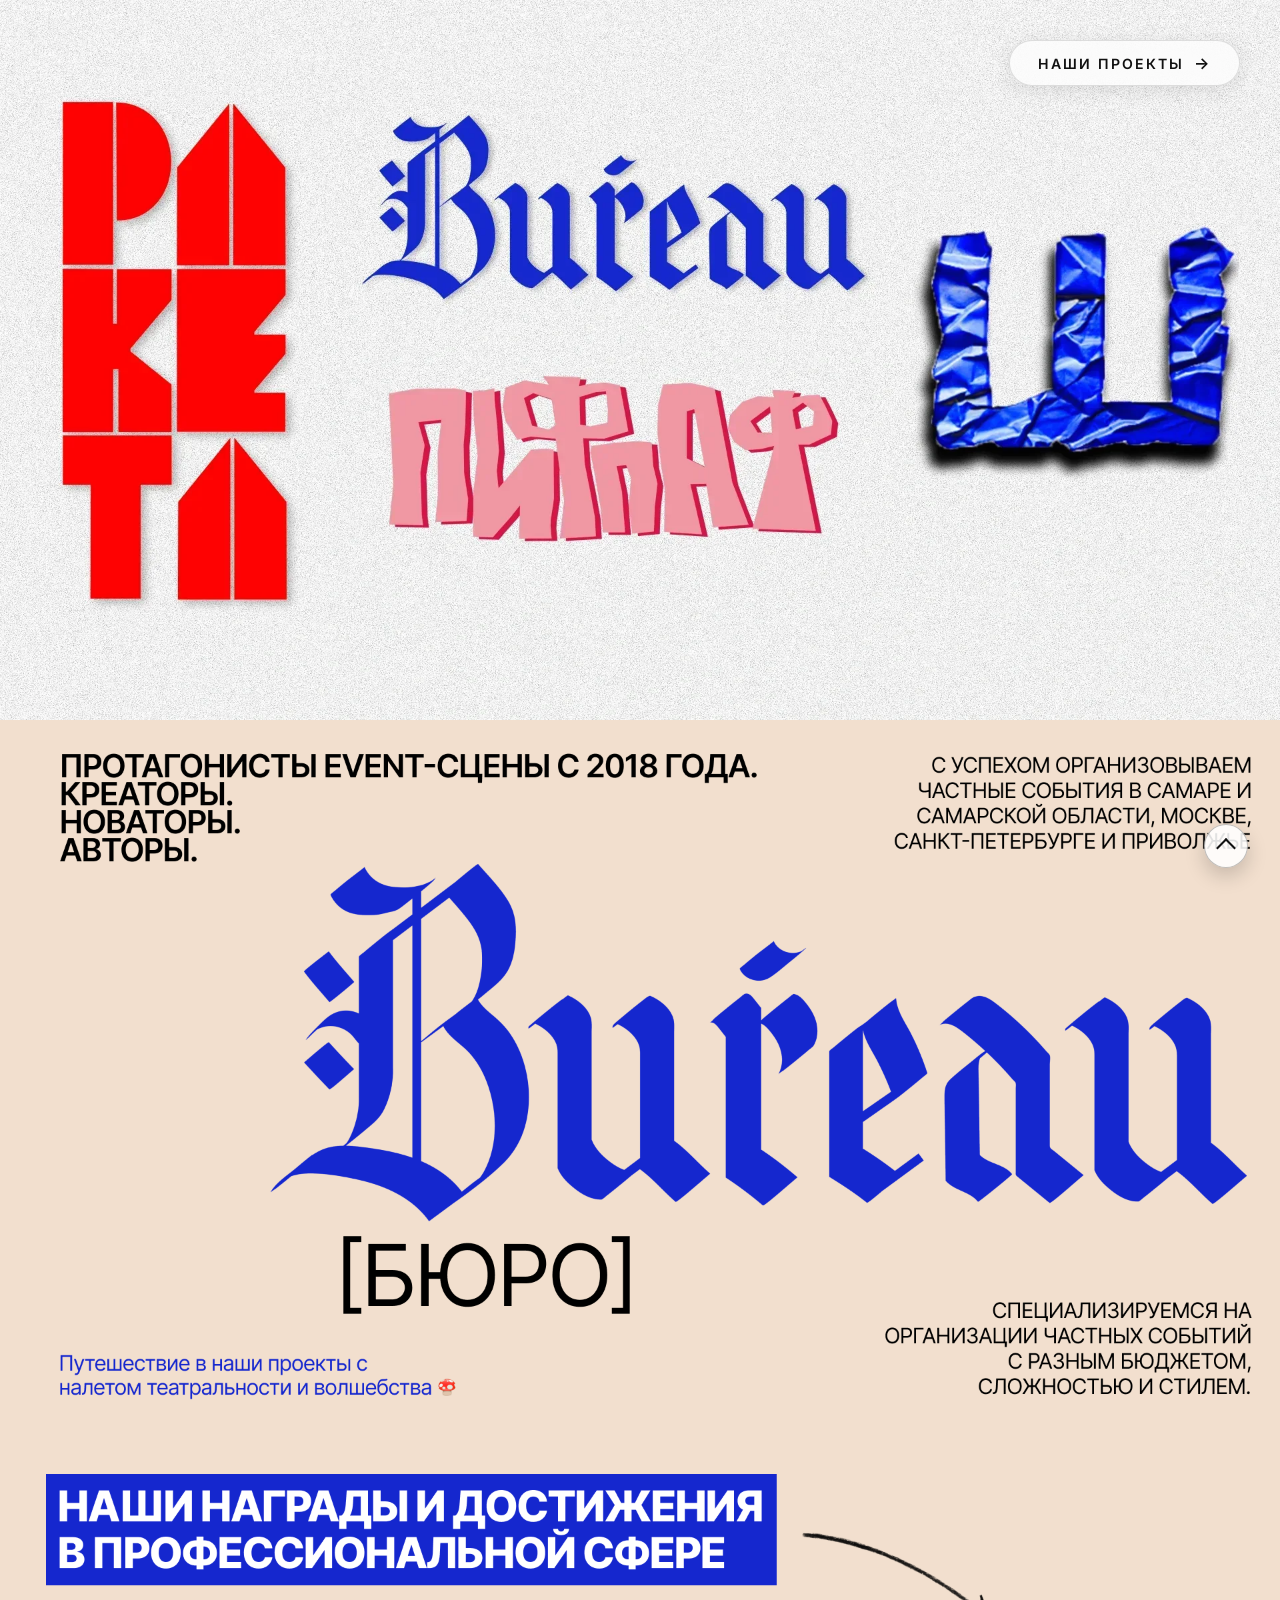
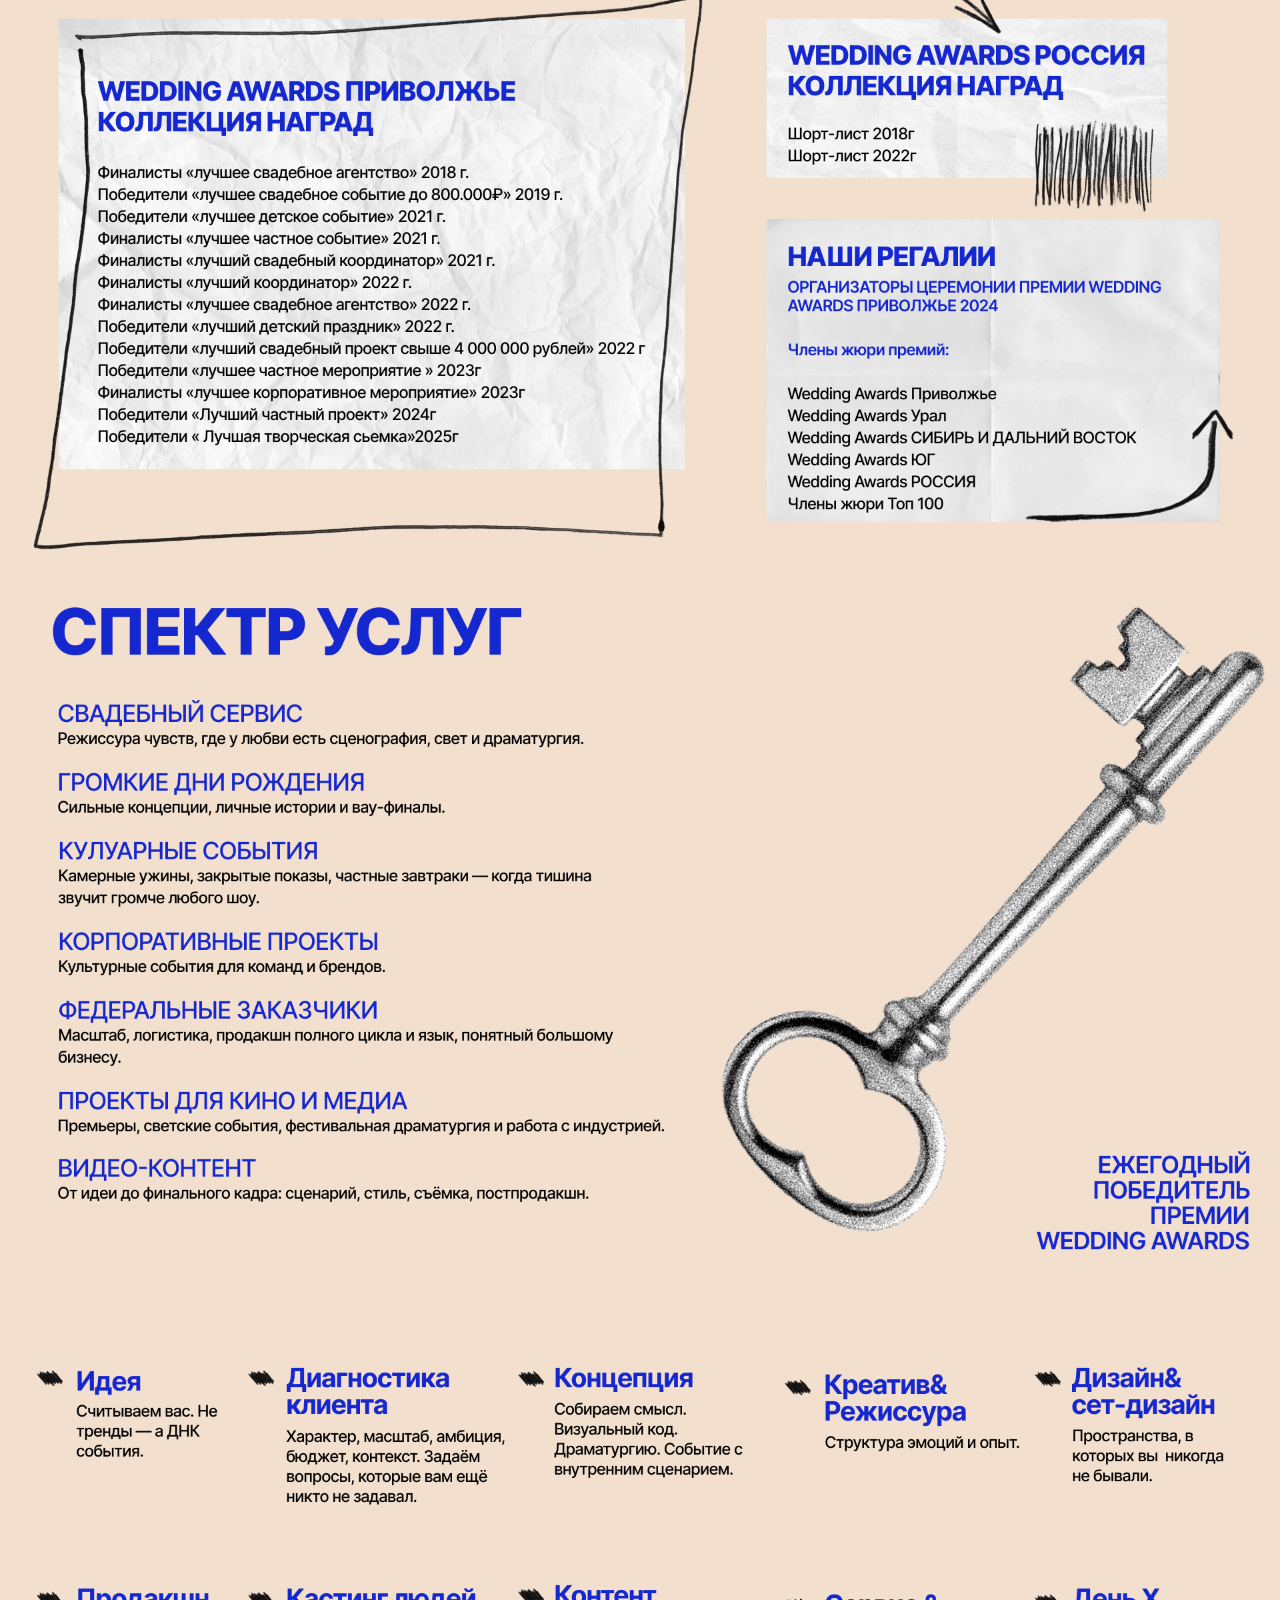
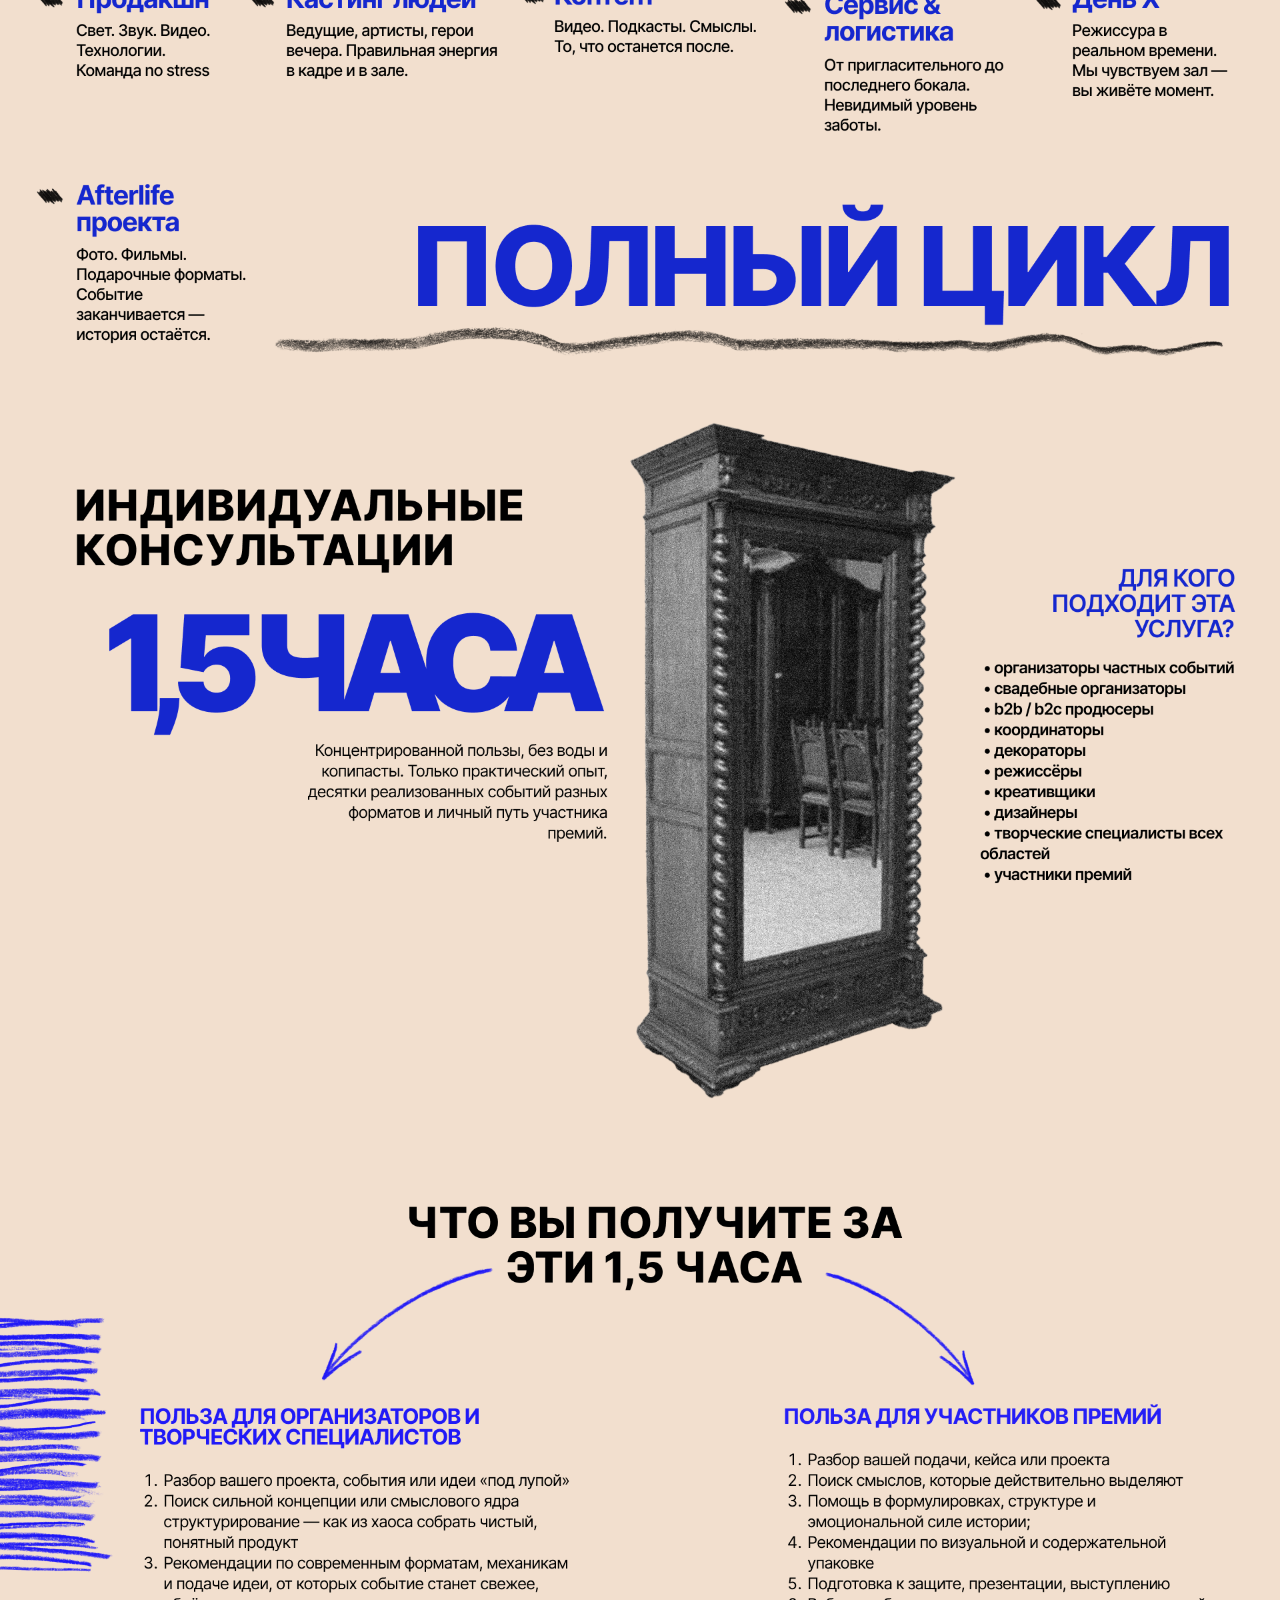
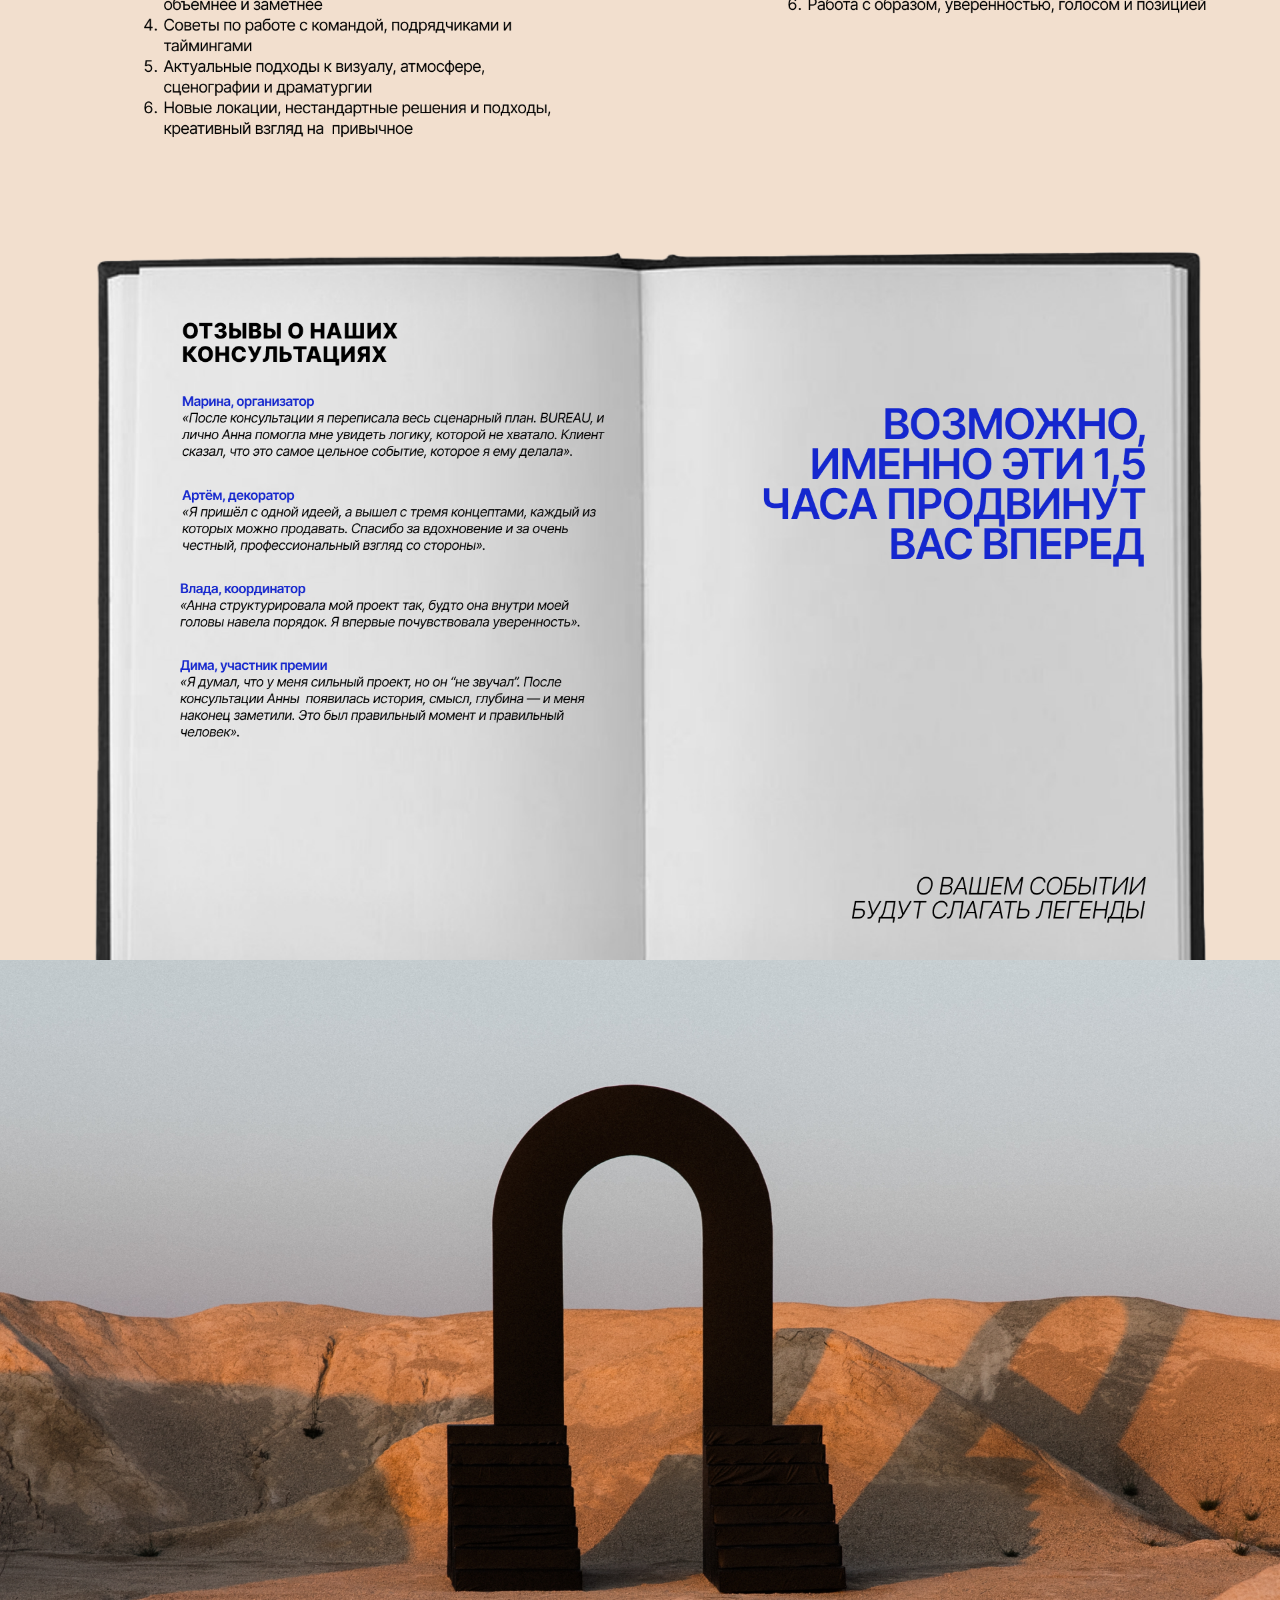
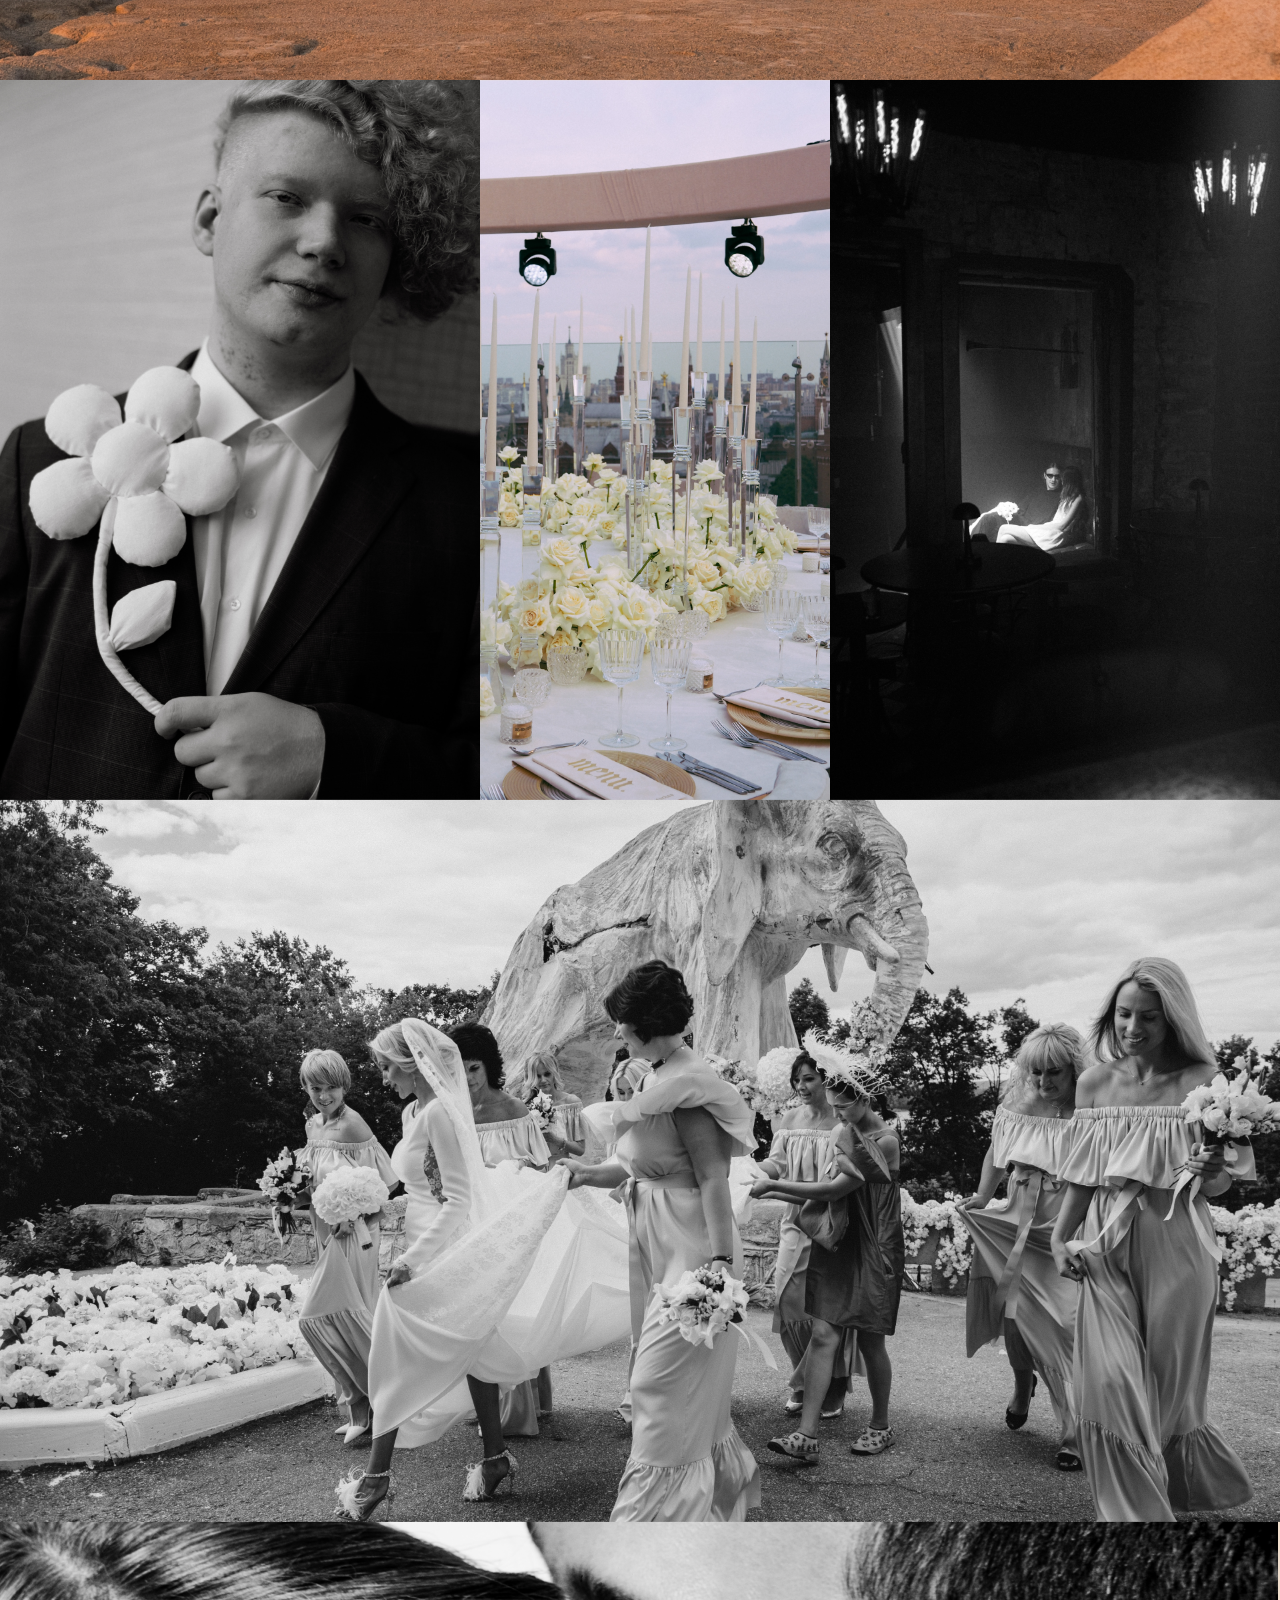
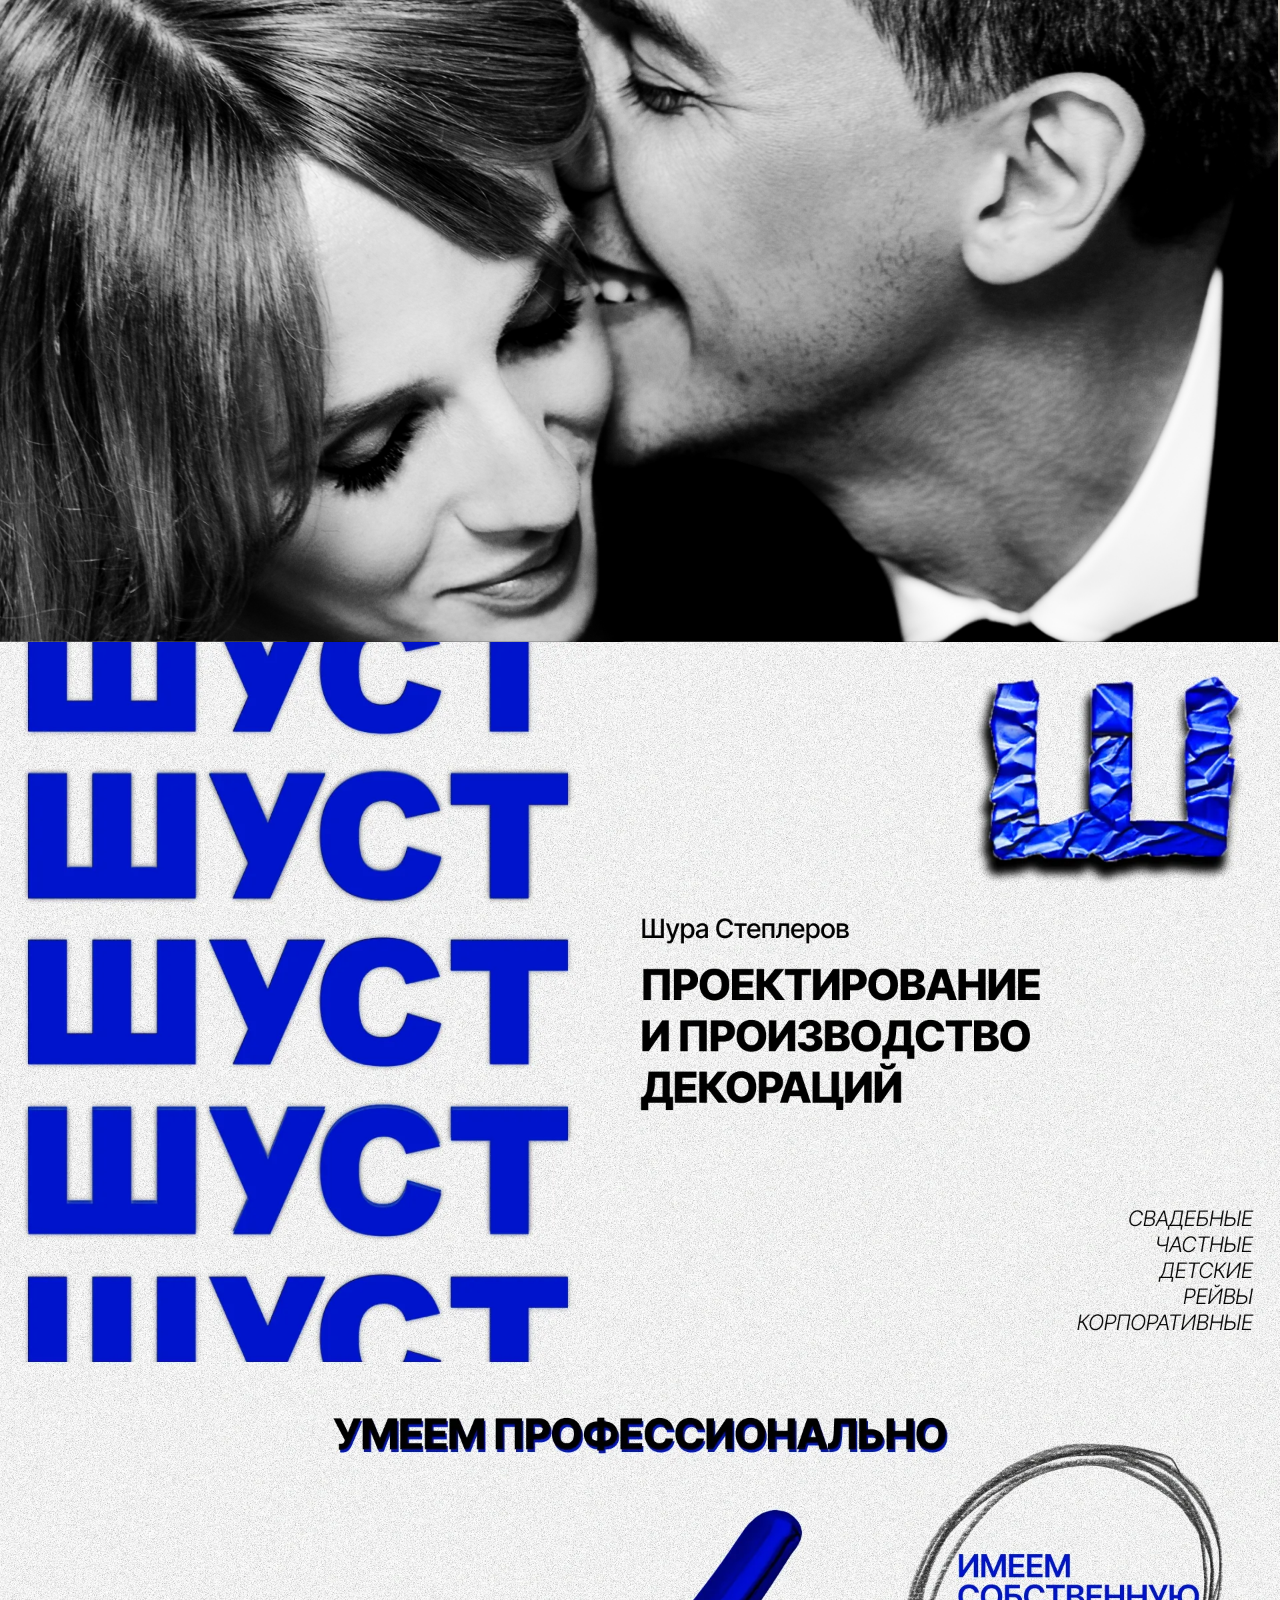
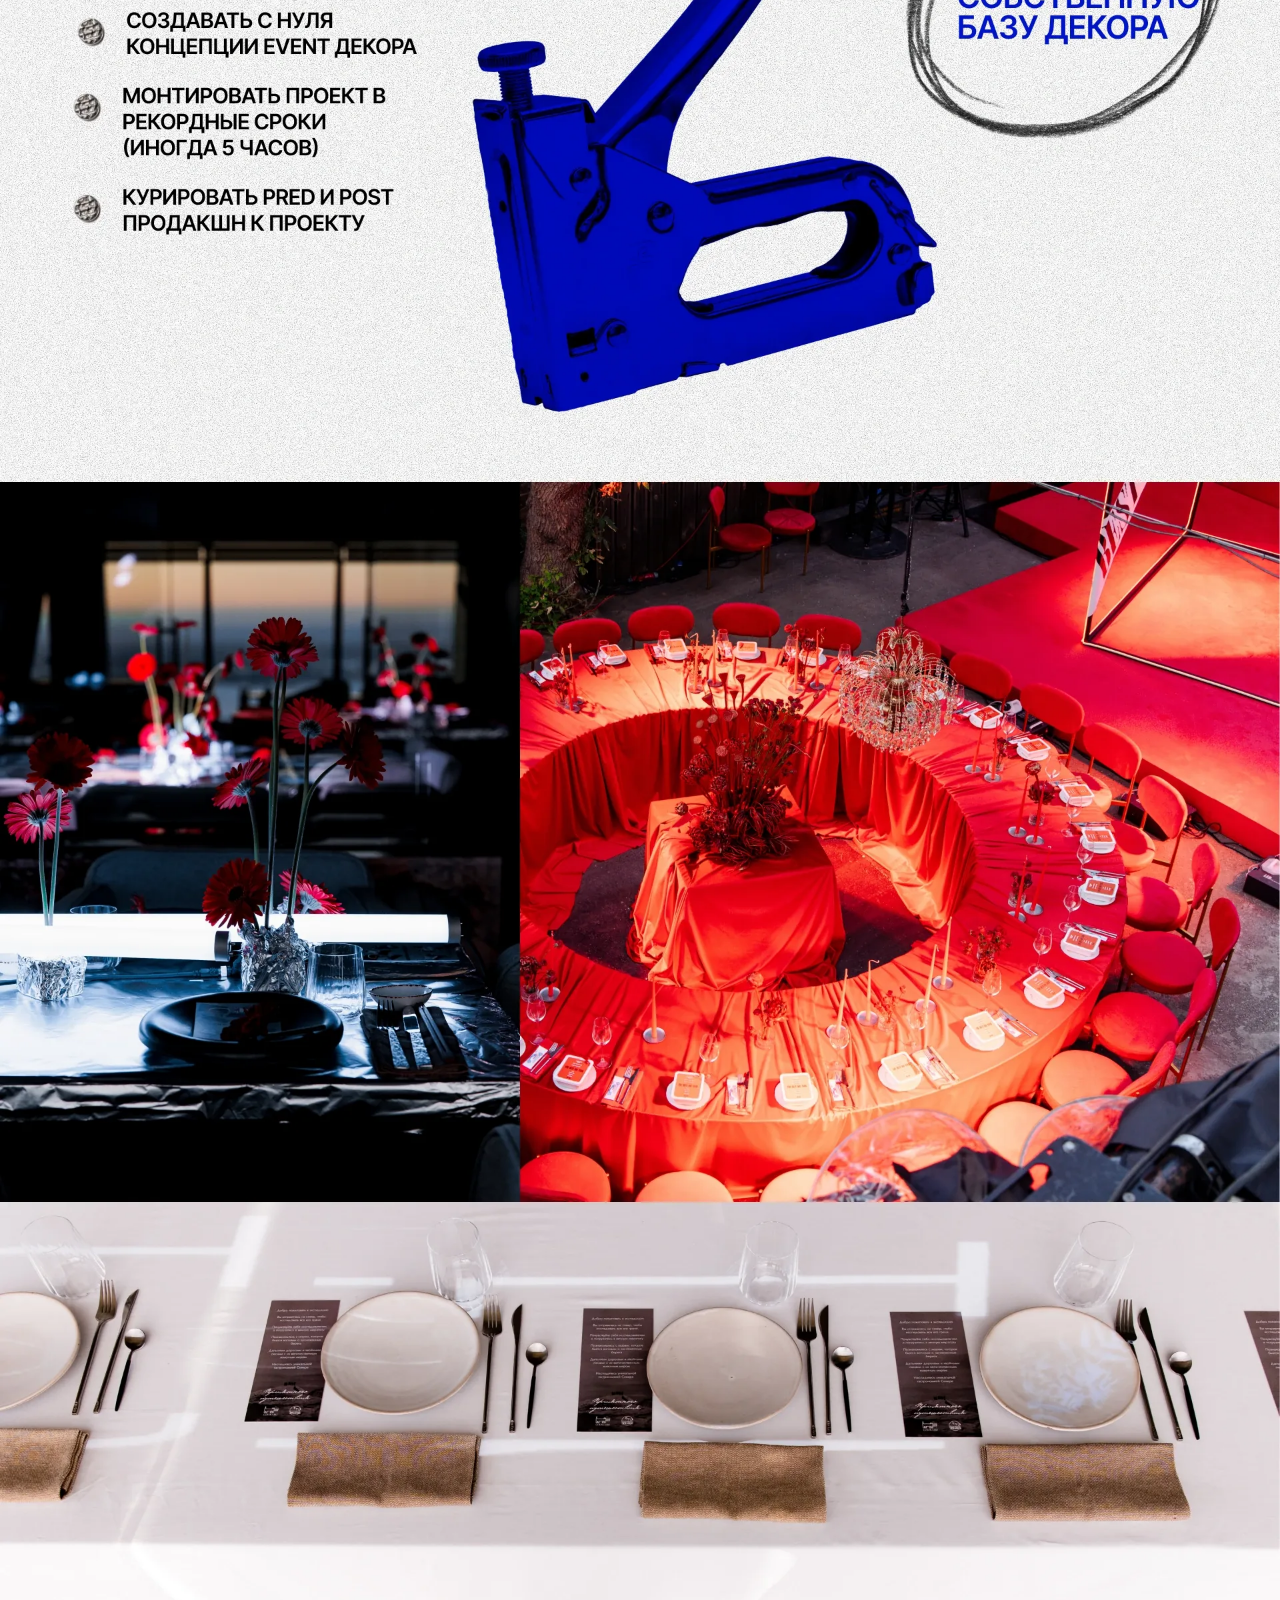
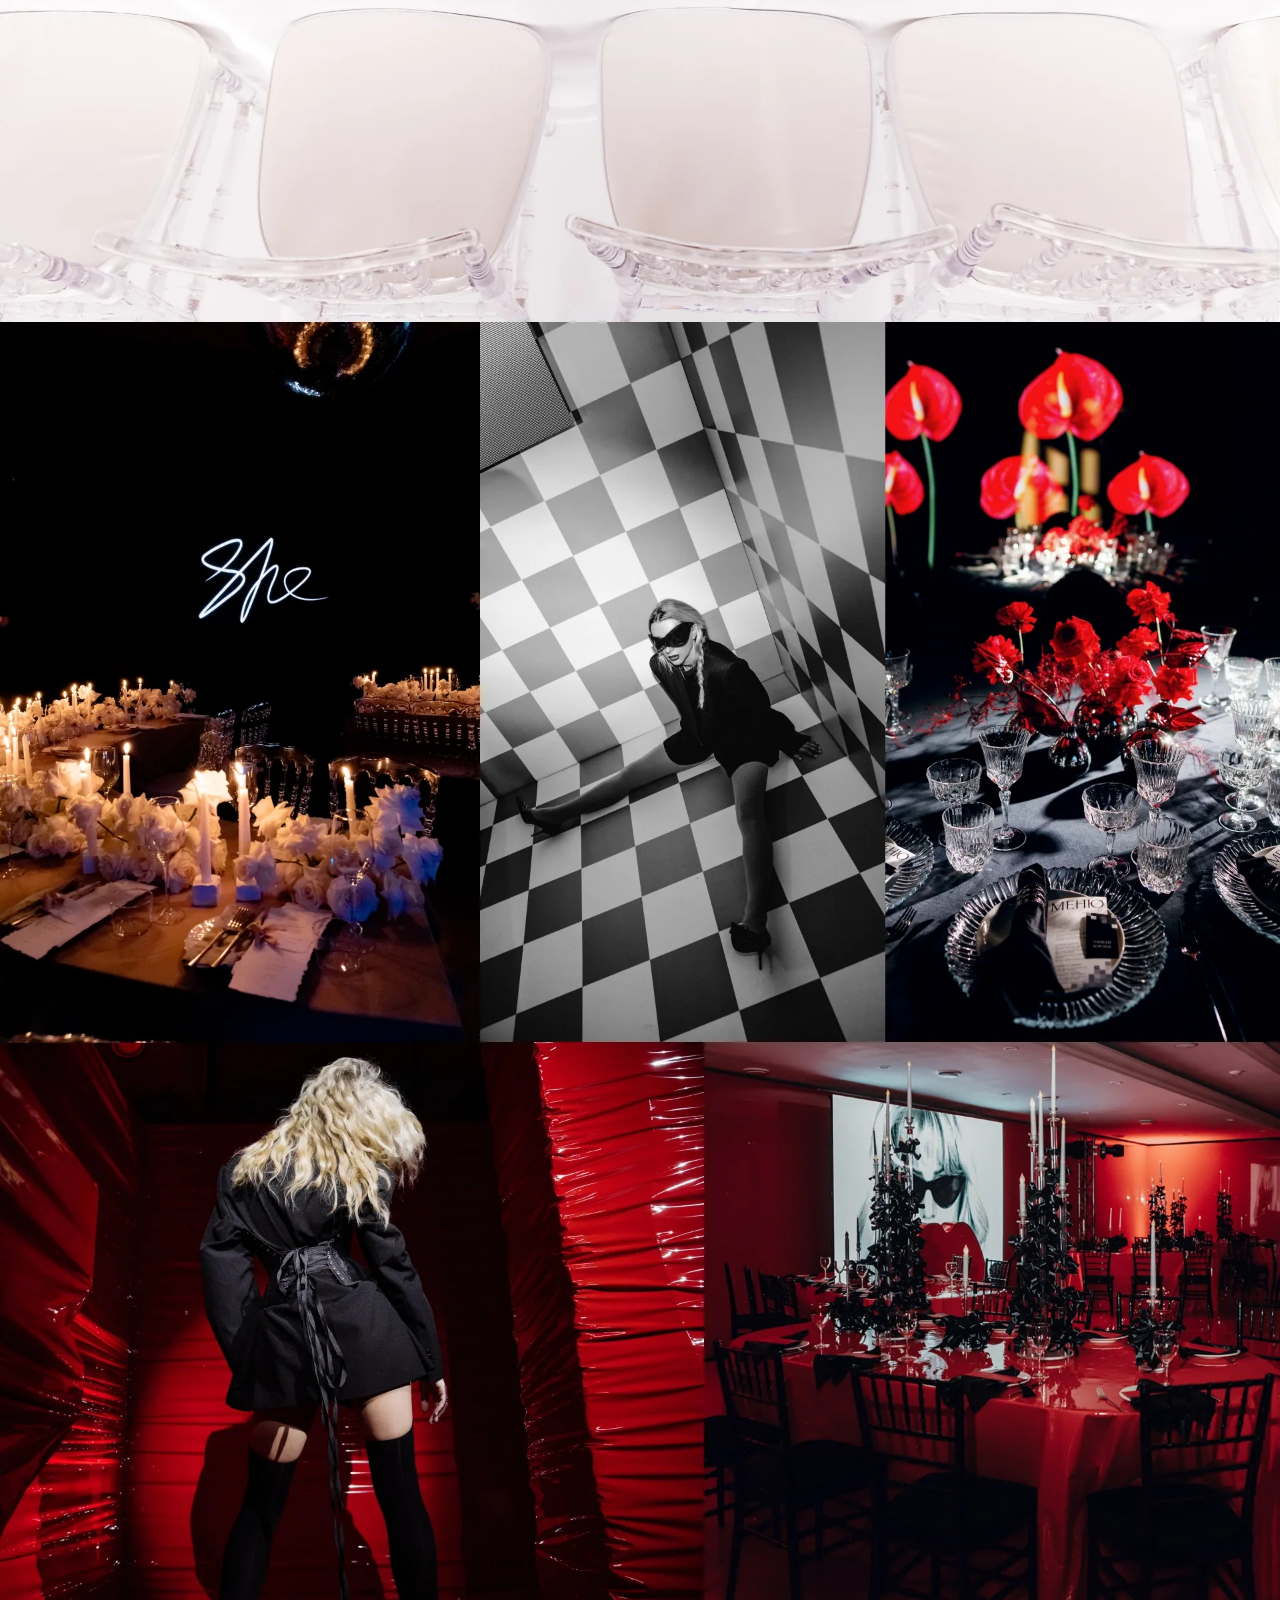
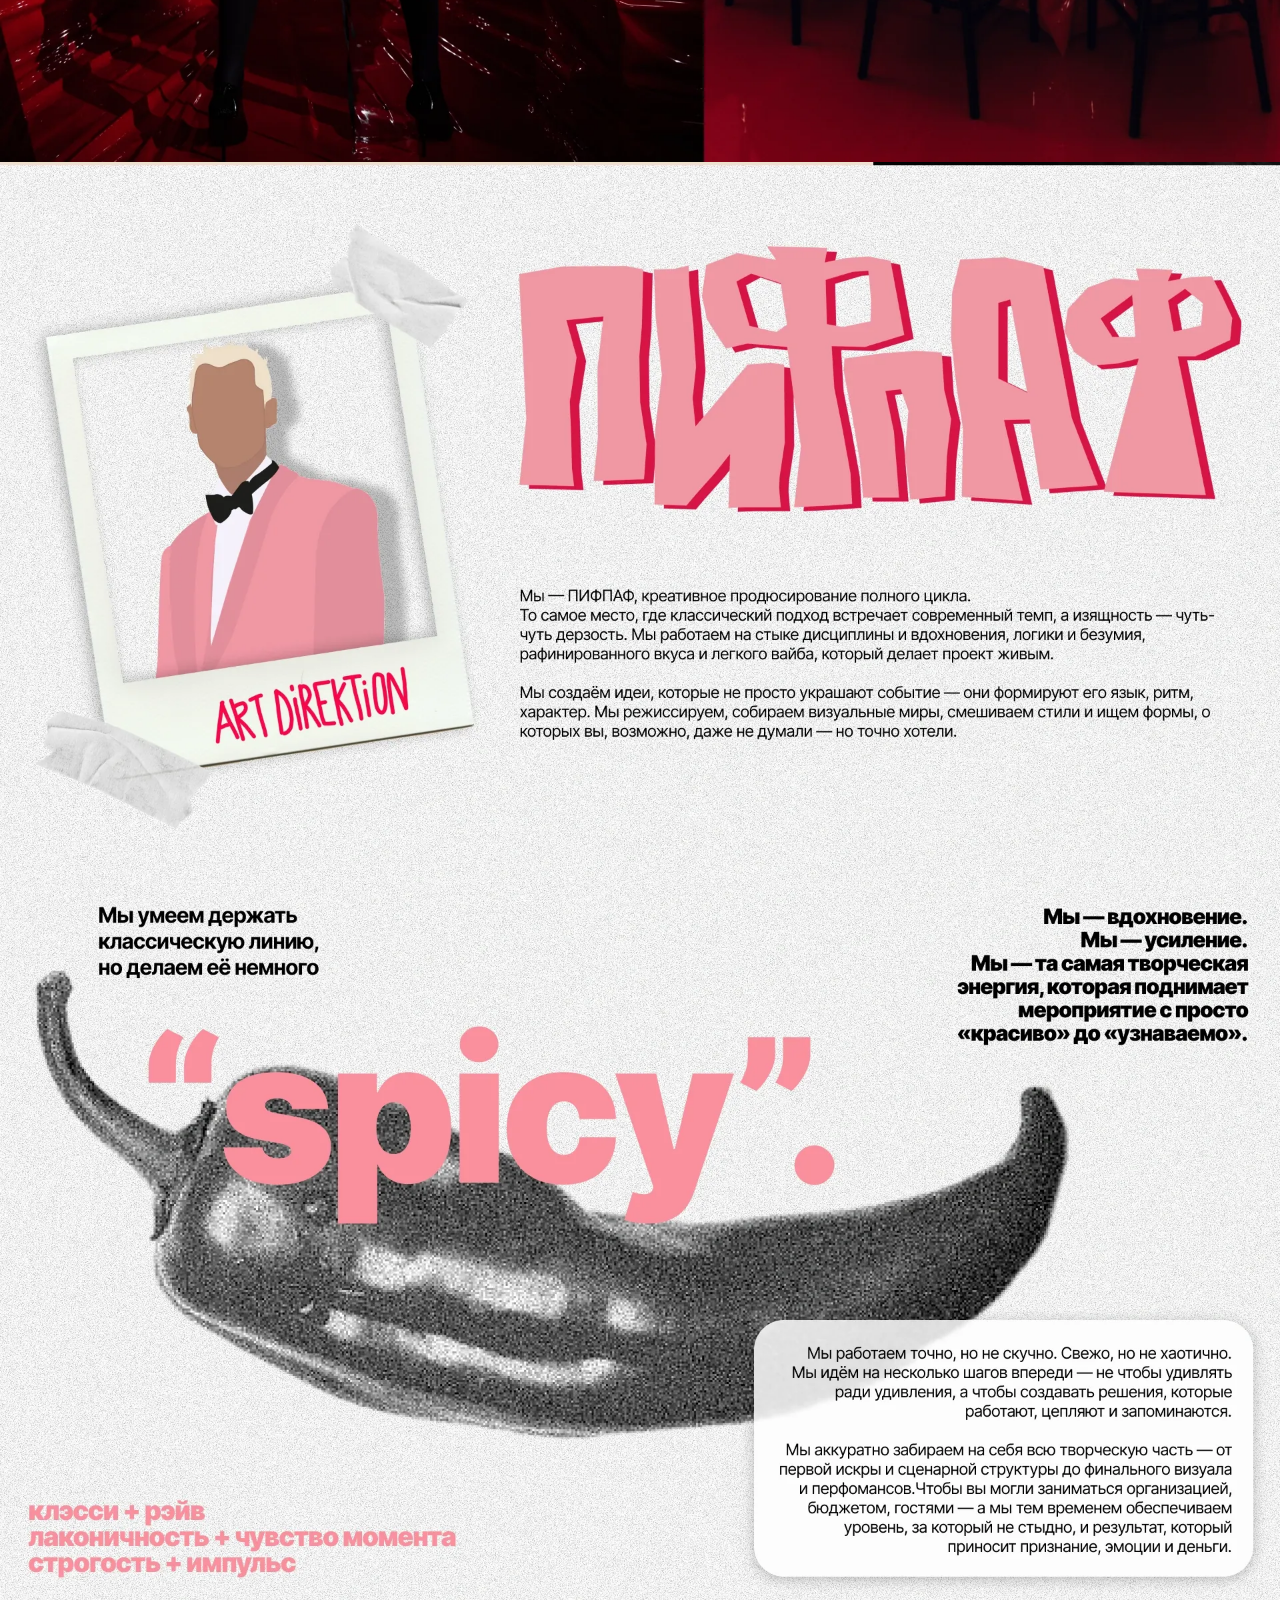
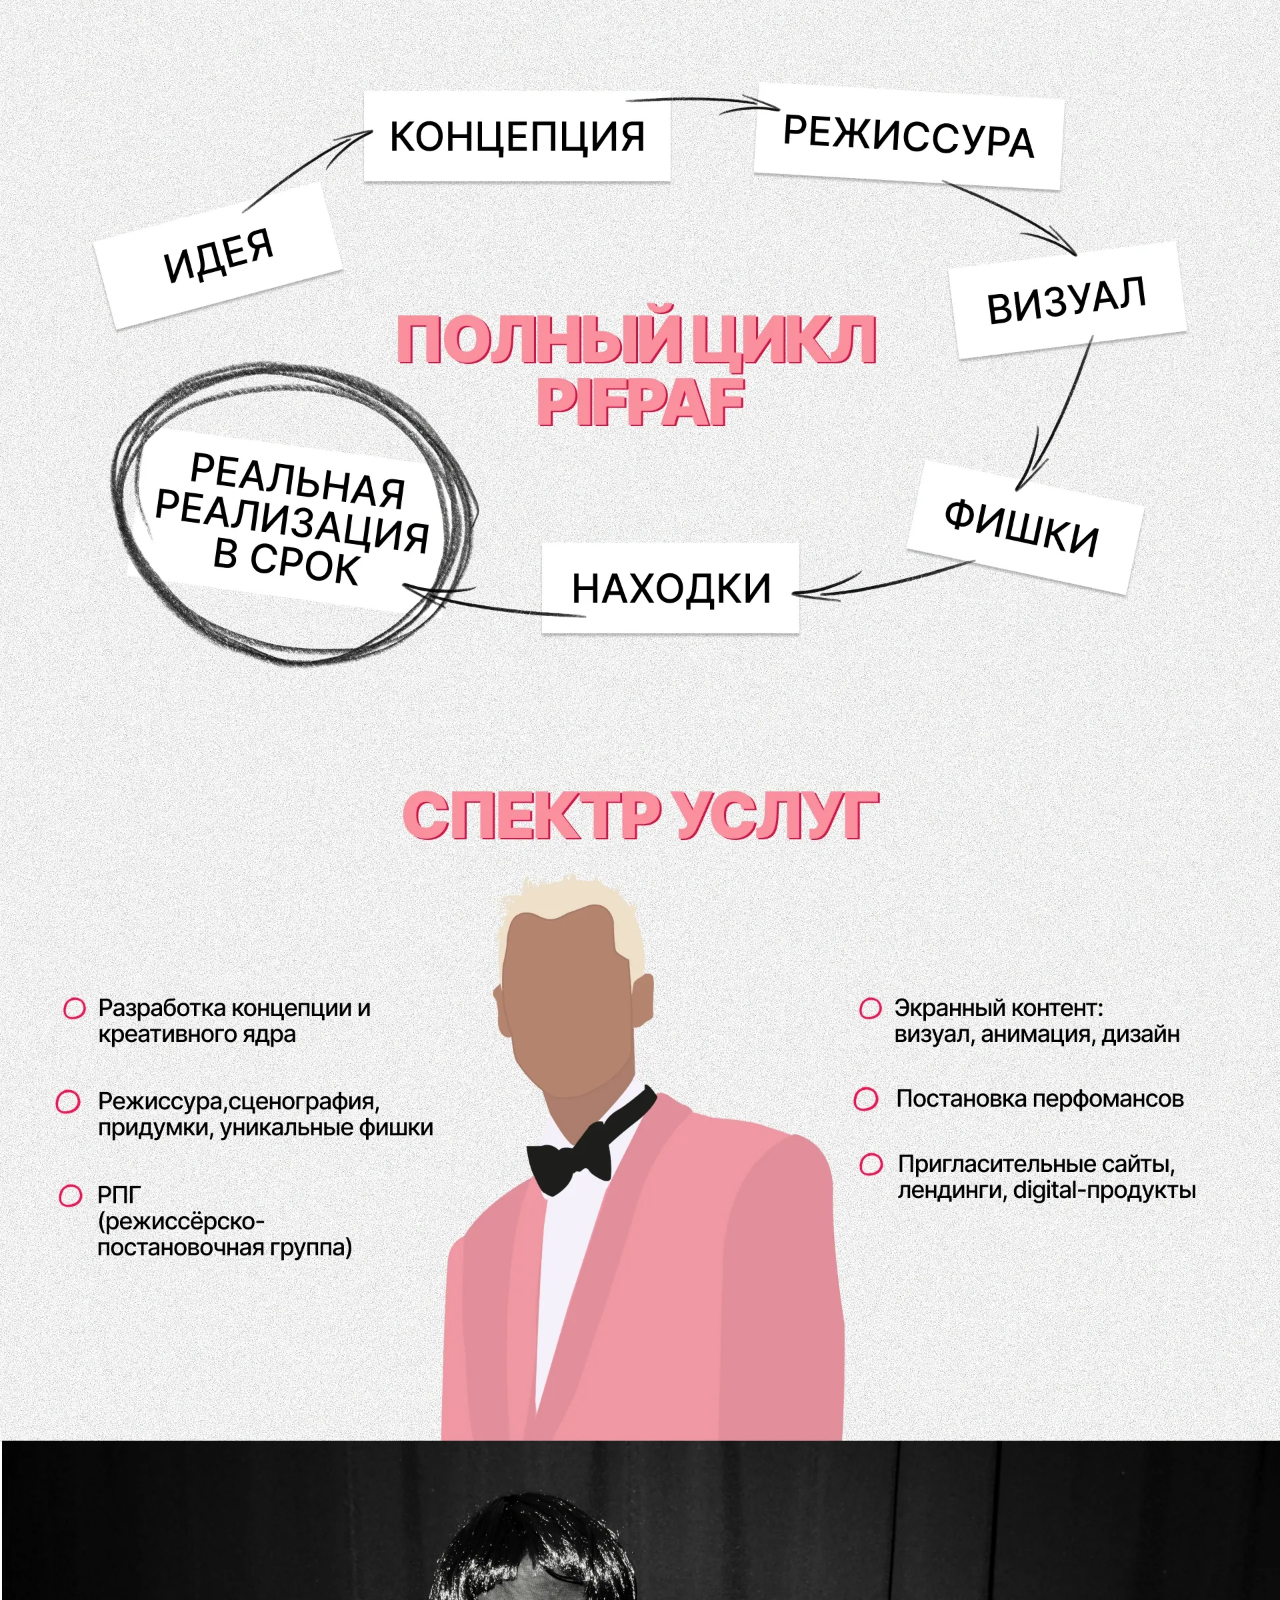
==== index.html @ 9f3f61c8 "Add CMS and refactored gallery" ====
<!doctype html>
<html lang="ru" style="opacity: 0; transition: opacity 0.2s ease;">
  <head>
    <meta charset="utf-8" />
    <meta name="viewport" content="width=device-width, initial-scale=1" />
    <title>Бюро</title>
    <link rel="icon" href="favicon.png?v=5" type="image/png" />
    <link rel="preconnect" href="https://fonts.googleapis.com" />
    <link rel="preconnect" href="https://fonts.gstatic.com" crossorigin />
    <link
      href="https://fonts.googleapis.com/css2?family=Playfair+Display:wght@400;600;700&family=Inter:wght@400;500;600;700&family=Ruslan+Display&display=swap"
      rel="stylesheet"
    />
    <script>
      (function () {
        // 1. Force manual restoration as the very first thing
        if ("scrollRestoration" in history) {
          history.scrollRestoration = "manual";
        }

        const forceTop = () => {
          window.scrollTo(0, 0);
          if (document.documentElement) document.documentElement.scrollTop = 0;
          if (document.body) document.body.scrollTop = 0;
        };

        // Aggressive jump-to-top immediately
        forceTop();

        // 2. Clear any hash state
        if (window.location.hash) {
            window.history.replaceState(null, null, window.location.pathname + window.location.search);
        }

        // 3. Prevent any scrolling before we are fully ready
        const lock = (e) => {
          if (window.scrollY > 0) {
            forceTop();
            e.preventDefault();
          }
        };
        window.addEventListener('scroll', lock, { passive: false });

        // 4. Repeatedly jump every 20ms until load, then for 2 seconds more
        const interval = setInterval(forceTop, 20);

        window.addEventListener("load", () => {
          forceTop();
          
          // Show content after a small buffer
          setTimeout(() => {
            clearInterval(interval);
            window.removeEventListener('scroll', lock);
            document.documentElement.style.opacity = "1";
            
            // Re-enable smooth scroll only after everything is stable
            setTimeout(() => {
              document.documentElement.style.scrollBehavior = "smooth";
            }, 1000);
          }, 500);
        });

        // 5. Hard reset on pagehide (for back button and refresh)
        window.addEventListener("pagehide", forceTop);
      })();
    </script>
    <link rel="stylesheet" href="styles.css" />
  </head>
  <body>
    <!-- Focus trap at the top to prevent jumping to bottom elements -->
    <input type="text" autofocus style="position:fixed;top:-100px;opacity:0" aria-hidden="true" tabIndex="-1">
    <!-- Moving to-top to the start of body to prevent focus-to-bottom issues -->
    <a class="to-top" href="#top" aria-label="Наверх"></a>
    <div id="top"></div>
    <main class="page" aria-label="Макет из Figma">
      <section class="section section--menu" aria-label="Меню">
        <picture>
          <source
            type="image/webp"
            srcset="
              assets/sections/menu-640.webp 640w,
              assets/sections/menu-960.webp 960w,
              assets/sections/menu-1920.webp 1920w
            "
            sizes="100vw"
          />
          <img
            class="section__img"
            src="assets/sections/menu.png"
            width="1920"
            height="1080"
            alt="Меню BUREAU"
            fetchpriority="high"
            decoding="async"
          />
        </picture>

        <a class="logo-btn logo-btn--red" href="#rocket-anchor" aria-label="Ракета"></a>
        <a class="logo-btn logo-btn--bureau" href="#bureau-anchor" aria-label="BUREAU"></a>
        <a class="logo-btn logo-btn--pink" href="#pifpaf-anchor" aria-label="ПИФПАФ"></a>
        <a class="logo-btn logo-btn--sh" href="#shust-anchor" aria-label="ШУСТ"></a>
        <a class="projects-btn" href="2%20%D1%81%D1%82%D1%80%D0%B0%D0%BD%D0%B8%D1%86%D0%B0/index.html">
          Наши проекты
          <span class="projects-btn__arrow">→</span>
        </a>
      </section>

      <section id="bureau" class="section" aria-label="BUREAU">
        <div id="bureau-anchor" class="section-anchor" style="--y: 0%;"></div>
        <picture>
          <img
            class="section__img"
            src="assets/sections/bureau.png?v=2"
            width="1920"
            height="11883"
            alt="BUREAU"
            loading="lazy"
            fetchpriority="low"
            decoding="async"
          />

        </picture>
      </section>

      <section id="shust" class="section" aria-label="ШУСТ">
        <div id="shust-anchor" class="section-anchor" style="--y: 0%;"></div>
        <picture>
          <source
            type="image/webp"
            srcset="
              assets/sections/shust-640.webp 640w,
              assets/sections/shust-960.webp 960w,
              assets/sections/shust-1920.webp 1920w
            "
            sizes="100vw"
          />
          <img
            class="section__img"
            src="assets/sections/shust.png"
            width="1920"
            height="6480"
            alt="ШУСТ"
            loading="lazy"
            fetchpriority="low"
            decoding="async"
          />
        </picture>
      </section>

      <section id="pifpaf" class="section" aria-label="ПИФПАФ">
        <div id="pifpaf-anchor" class="section-anchor" style="--y: 0%;"></div>
        <picture>
          <source
            type="image/webp"
            srcset="
              assets/sections/pifpaf-640.webp 640w,
              assets/sections/pifpaf-960.webp 960w,
              assets/sections/pifpaf-1920.webp 1920w
            "
            sizes="100vw"
          />
          <img
            class="section__img"
            src="assets/sections/pifpaf.png"
            width="1920"
            height="8922"
            alt="ПИФПАФ"
            loading="lazy"
            fetchpriority="low"
            decoding="async"
          />
        </picture>
      </section>

      <section id="rocket" class="section" aria-label="Ракета">
        <div id="rocket-anchor" class="section-anchor" style="--y: 0%;"></div>
        <picture>
          <source
            type="image/webp"
            srcset="
              assets/sections/rocket-640.webp 640w,
              assets/sections/rocket-960.webp 960w,
              assets/sections/rocket-1920.webp 1920w
            "
            sizes="100vw"
          />
          <img
            class="section__img"
            src="assets/sections/rocket.png"
            width="1920"
            height="1080"
            alt="Ракета"
            loading="lazy"
            fetchpriority="low"
            decoding="async"
          />
        </picture>
      </section>
    </main>

    <footer class="footer" role="contentinfo">
      <div class="footer__inner">
        <div class="footer__brand">
          <img
            class="footer__logo-img"
            src="assets/footer-bureau.png"
            alt="BUREAU"
            loading="lazy"
          />
          <div class="footer__logo-sub">[БЮРО]</div>
          <div class="footer__rule"></div>
          <p class="footer__note">
            © 2026 ИП ДОМБАЕВ АНТОН ВАЛЕРЬЕВИЧ. Все права защищены.
          </p>
        </div>

        <div class="footer__details">
          <p>ОГРНИП: 323632700030175&nbsp;|&nbsp;ИНН: 631506035238</p>
          <p>Зарегистрирован Межрайонная инспекция Федеральной налоговой службы № 24 по Самарской области</p>
          <p>Режим работы: Пн–Пт с 10:00 до 18:00</p>
        </div>
      </div>

      
    </footer>

  </body>
</html>
---- styles.css ----
:root {
  color-scheme: light;
  --ink: #111111;
  --gold: #bda36a;
  --line: rgba(255, 255, 255, 0.16);
  --serif: "Playfair Display", "Times New Roman", serif;
  --sans: "Inter", "Arial", "Segoe UI", sans-serif;
}

* {
  box-sizing: border-box;
}

html {
  scroll-behavior: auto !important; /* Disabled initially for fixes */
  overflow-anchor: none;
}

html.js-no-scroll {
  overflow: hidden !important;
  height: 100% !important;
  scroll-behavior: auto !important;
}

body.js-no-scroll {
  overflow: hidden !important;
  height: 100% !important;
}

body {
  margin: 0;
  font-family: var(--sans);
  color: var(--ink);
  background: #ffffff;
}

#top {
  position: absolute;
  top: 0;
  left: 0;
}

.to-top {
  position: fixed;
  right: clamp(16px, 3vw, 32px);
  bottom: clamp(16px, 3vw, 32px);
  width: 44px;
  height: 44px;
  border-radius: 999px;
  background: rgba(255, 255, 255, 0.88);
  border: 1px solid rgba(0, 0, 0, 0.25);
  box-shadow: 0 8px 20px rgba(0, 0, 0, 0.18);
  color: #111111;
  display: grid;
  place-items: center;
  text-decoration: none;
  z-index: 20;
  transition: transform 0.2s ease, box-shadow 0.2s ease, background 0.2s ease;
}

.to-top::after {
  content: "";
  width: 12px;
  height: 12px;
  border-right: 2px solid currentColor;
  border-top: 2px solid currentColor;
  transform: rotate(-45deg);
  margin-top: 4px;
}

.to-top:hover {
  transform: translateY(-3px);
  background: rgba(255, 255, 255, 0.98);
  box-shadow: 0 12px 28px rgba(0, 0, 0, 0.25);
}
.page {
  width: 100%;
}

.section {
  width: min(100%, 1920px);
  margin: 0 auto;
  position: relative;
  overflow: hidden;
}

#bureau { aspect-ratio: 1920 / 11883; }
#shust { aspect-ratio: 1920 / 6480; }
#pifpaf { aspect-ratio: 1920 / 8922; }
#rocket { aspect-ratio: 1920 / 1080; }
.section--menu { aspect-ratio: 1920 / 1080; }

.section--menu {
  position: relative;
}

.section__img {
  display: block;
  width: 100%;
  height: auto;
  image-rendering: auto;
}

.section-anchor {
  position: absolute;
  left: 0;
  top: var(--y);
  width: 1px;
  height: 1px;
}



.section--menu .section__img {
  position: relative;
  z-index: 1;
  pointer-events: none;
}

.logo-btn {
  position: absolute;
  display: block;
  z-index: 2;
  text-decoration: none;
  cursor: pointer;
}

.logo-btn:focus-visible {
  outline: 2px solid rgba(255, 255, 255, 0.6);
  outline-offset: 2px;
}

.logo-btn::after {
  content: "";
  position: absolute;
  inset: -2px;
  background: rgba(255, 255, 255, 0.01);
  -webkit-mask: var(--logo) center / 100% 100% no-repeat;
  mask: var(--logo) center / 100% 100% no-repeat;
  filter: drop-shadow(0 0 1px rgba(0, 0, 0, 0.35));
  opacity: 0.7;
  pointer-events: none;
}

.logo-btn--red {
  left: 4.8958%;
  top: 14.1667%;
  width: 17.5%;
  height: 69.1081%;
  --logo: url("assets/sections/logo-red.png");
}

.logo-btn--bureau {
  left: 28.2813%;
  top: 16.0185%;
  width: 39.2851%;
  height: 25.5556%;
  --logo: url("assets/sections/logo-bureau.png");
}

.logo-btn--pink {
  left: 30.3646%;
  top: 52.2222%;
  width: 35.1252%;
  height: 22.963%;
  --logo: url("assets/sections/logo-pifpaf.png");
}

.logo-btn--sh {
  left: 70.8854%;
  top: 29.6296%;
  width: 25.9296%;
  height: 38.0556%;
  --logo: url("assets/sections/logo-sh.png");
}

/* ── Кнопка «Наши проекты» ── */
.projects-btn {
  position: absolute;
  z-index: 10;
  top: clamp(16px, 3.5vw, 40px);
  right: clamp(16px, 3.5vw, 40px);
  display: inline-flex;
  align-items: center;
  gap: 10px;
  padding: 12px 28px;
  font-family: var(--sans);
  font-size: clamp(11px, 1.1vw, 15px);
  font-weight: 600;
  letter-spacing: 0.14em;
  text-transform: uppercase;
  text-decoration: none;
  color: #111;
  background: rgba(255, 255, 255, 0.72);
  backdrop-filter: blur(14px);
  -webkit-backdrop-filter: blur(14px);
  border: 1px solid rgba(0, 0, 0, 0.12);
  border-radius: 999px;
  box-shadow: 0 4px 20px rgba(0, 0, 0, 0.10);
  transition: all 0.35s cubic-bezier(0.4, 0, 0.2, 1);
  cursor: pointer;
}

.projects-btn:hover {
  background: rgba(255, 255, 255, 0.92);
  box-shadow: 0 8px 32px rgba(0, 0, 0, 0.18);
  transform: translateY(-2px);
}

.projects-btn__arrow {
  display: inline-block;
  transition: transform 0.35s cubic-bezier(0.4, 0, 0.2, 1);
  font-size: 1.15em;
}

.projects-btn:hover .projects-btn__arrow {
  transform: translateX(5px);
}

.footer {
  background: linear-gradient(180deg, #1a33ff 0%, #0f2acb 100%);
  color: #f2f2f2;
  padding: clamp(36px, 5vw, 80px) 3vw clamp(28px, 4vw, 60px);
  border-top: 1px solid #000;
}

.footer__inner {
  max-width: 1200px;
  margin: 0;
  display: grid;
  grid-template-columns: minmax(240px, 1fr) minmax(320px, 1.4fr);
  gap: clamp(16px, 3vw, 40px);
  align-items: start;
}

.footer__brand {
  display: flex;
  flex-direction: column;
  gap: 18px;
  padding-right: clamp(16px, 3vw, 40px);
  border-right: 1px solid var(--line);
  align-items: flex-start;
}

.footer__logo {
  font-family: var(--serif);
  font-size: clamp(28px, 4.6vw, 64px);
  letter-spacing: 0.36em;
  text-transform: uppercase;
}

.footer__logo-img {
  width: min(50vw, 360px);
  height: auto;
  object-fit: contain;
  opacity: 0.78;
  filter: brightness(0.65) saturate(1.25);
  mix-blend-mode: multiply;
}

.footer__logo-sub {
  font-family: var(--serif);
  font-size: clamp(14px, 2vw, 22px);
  letter-spacing: 0.28em;
  text-transform: uppercase;
  color: rgba(8, 18, 88, 0.65);
  opacity: 0.85;
  margin-top: 4px;
}

.footer__rule {
  height: 1px;
  width: 70%;
  background: var(--line);
}

.footer__note {
  margin: 0;
  font-size: 13px;
  letter-spacing: 0.08em;
  color: rgba(242, 242, 242, 0.78);
}

.footer__details {
  display: flex;
  flex-direction: column;
  gap: 16px;
  padding-left: clamp(16px, 3vw, 40px);
  align-items: flex-start;
  text-align: left;
}

.footer__details p {
  margin: 0;
  font-family: var(--serif);
  font-size: clamp(12px, 1.1vw, 14px);
  letter-spacing: 0.22em;
  text-transform: uppercase;
  line-height: 1.7;
  color: rgba(255, 255, 255, 0.78);
}


@media (max-width: 1024px) {
  .footer__inner {
    grid-template-columns: 1fr;
  }

  .footer__details {
    padding-left: 0;
    border-left: none;
    padding-left: 0;
    border-top: 1px solid var(--line);
    padding-top: 20px;
  }

  .footer__logo-img {
    width: min(80vw, 520px);
  }

  .footer__brand {
    border-right: none;
    padding-right: 0;
  }
}

@media (max-width: 640px) {
  .footer {
    padding: 12px 12px 16px;
  }

  .footer__logo-img {
    width: min(60vw, 200px);
  }

  .footer__logo-sub {
    font-size: 10px;
    letter-spacing: 0.12em;
  }

  .footer__details {
    gap: 6px;
  }

  .footer__details p {
    font-size: 9px;
    letter-spacing: 0.1em;
    line-height: 1.3;
  }
}
@media (max-width: 640px) {
  .footer__logo {
    letter-spacing: 0.22em;
  }

  .footer__note {
    letter-spacing: 0.04em;
  }
}
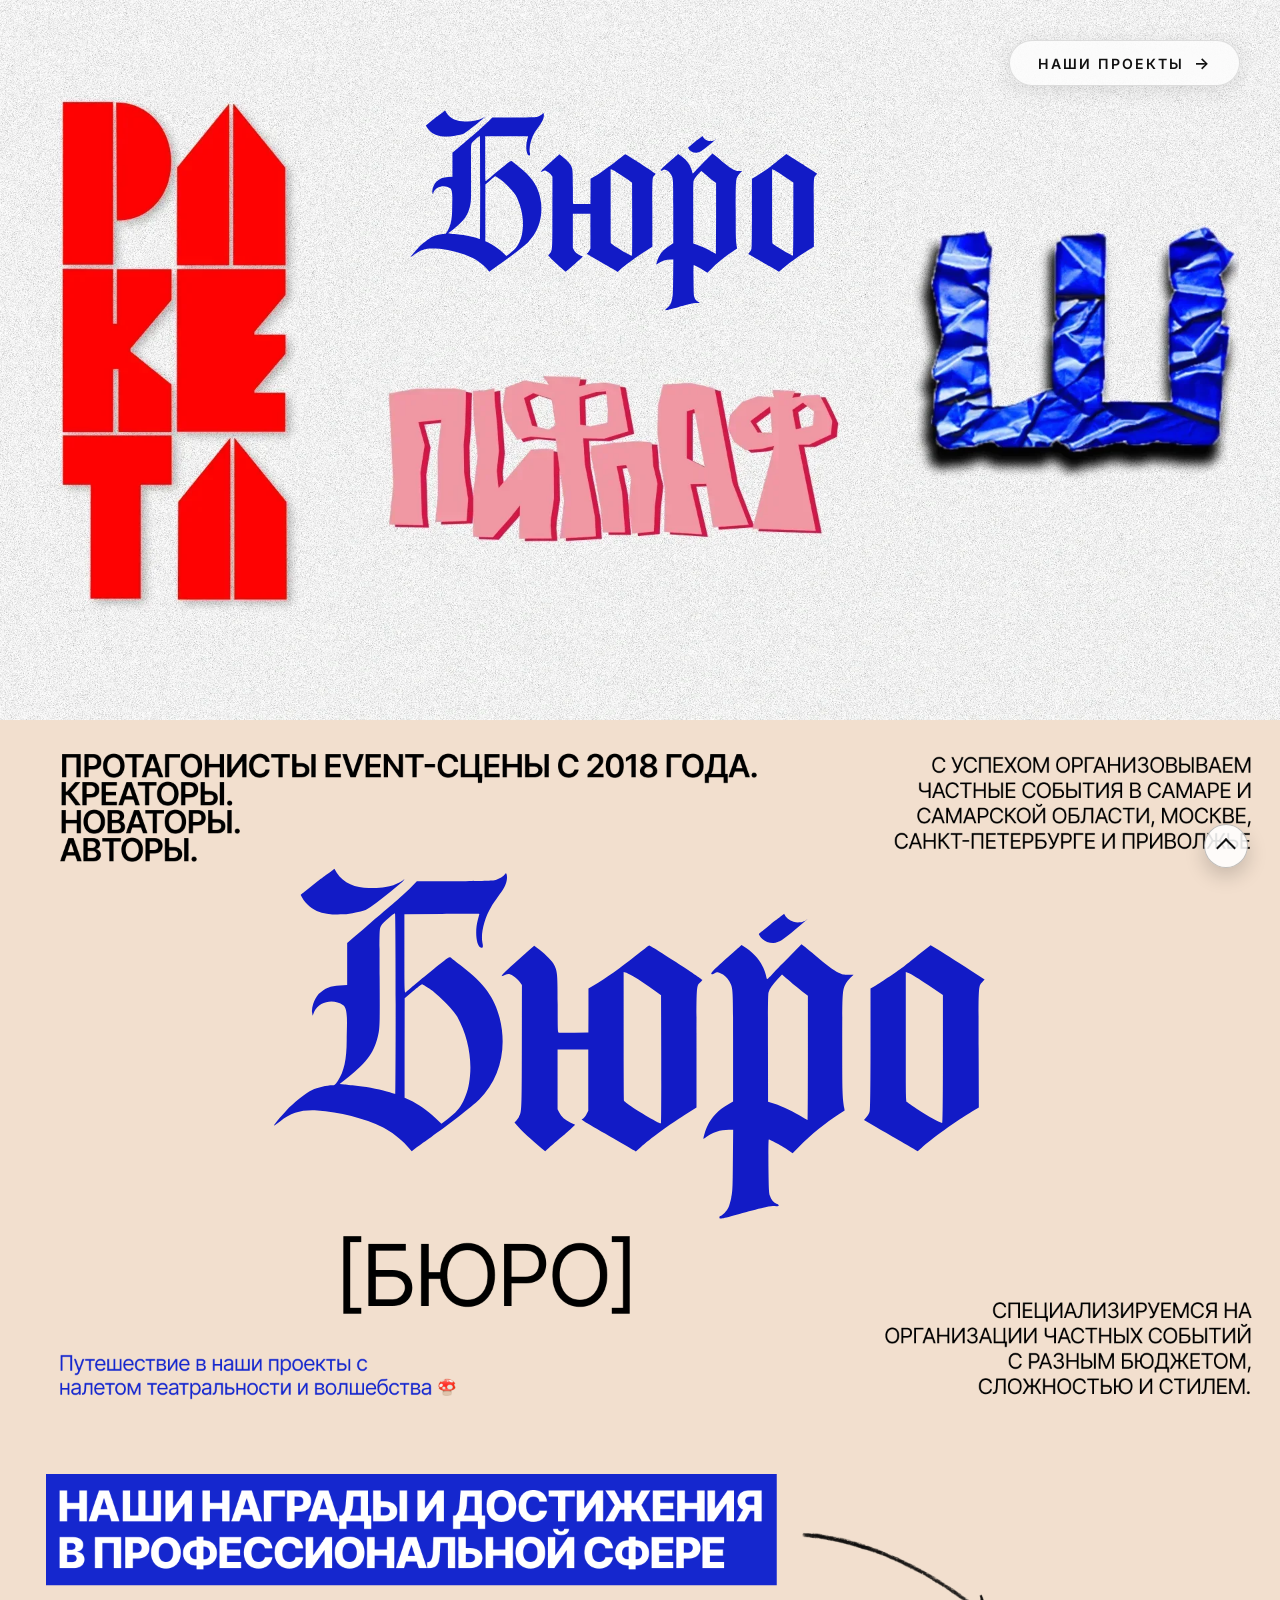
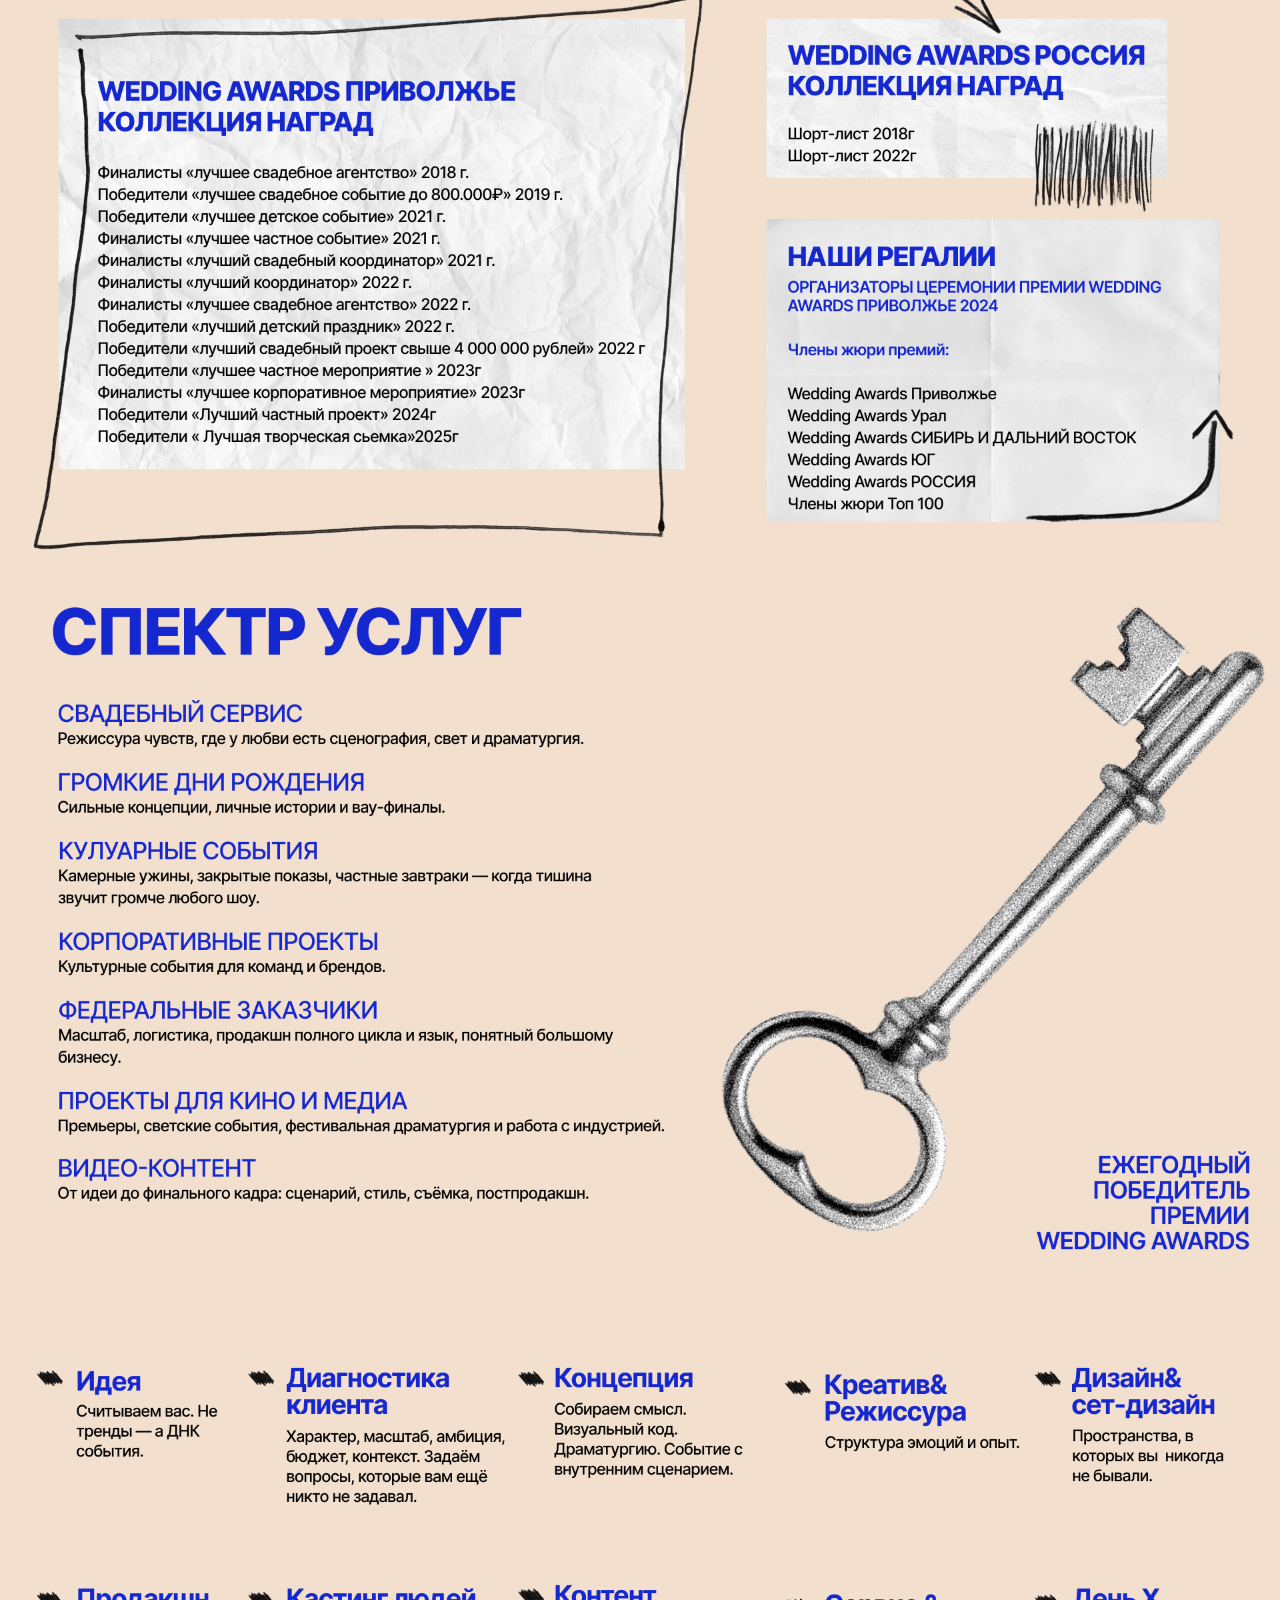
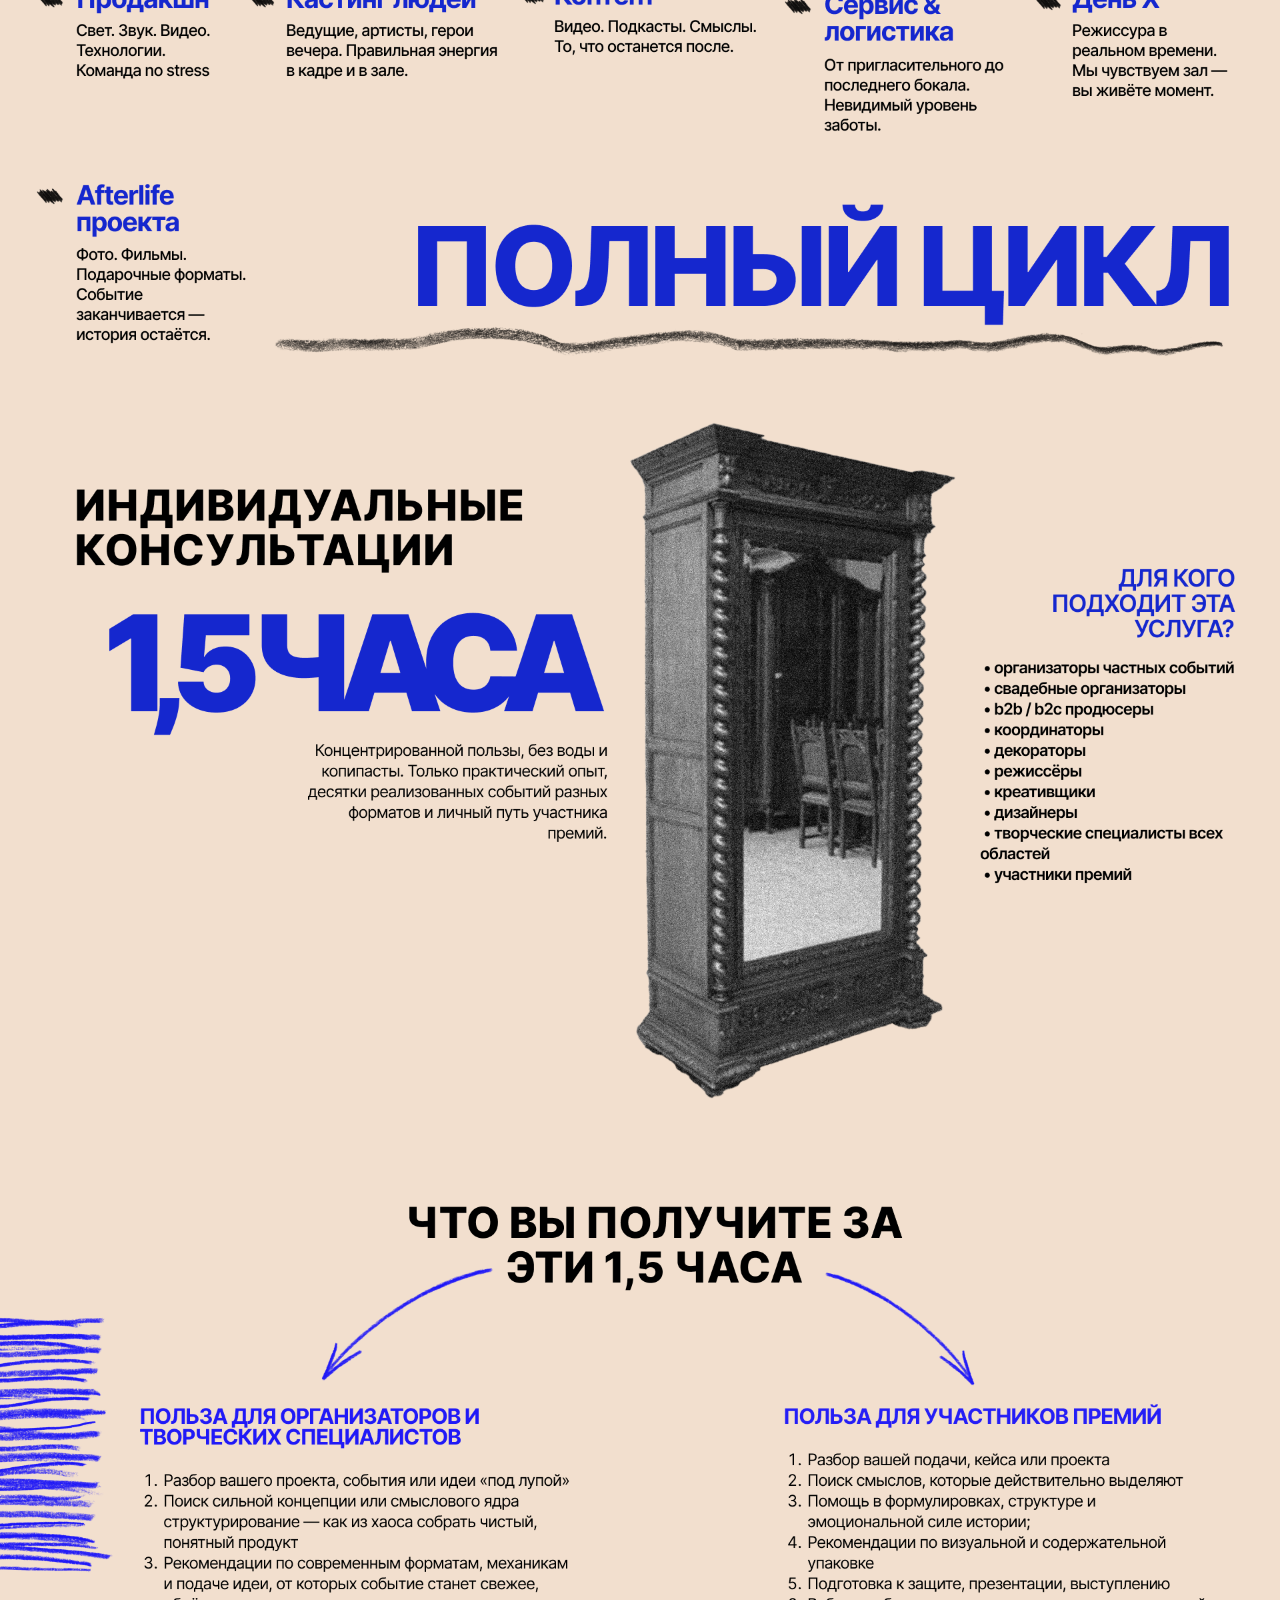
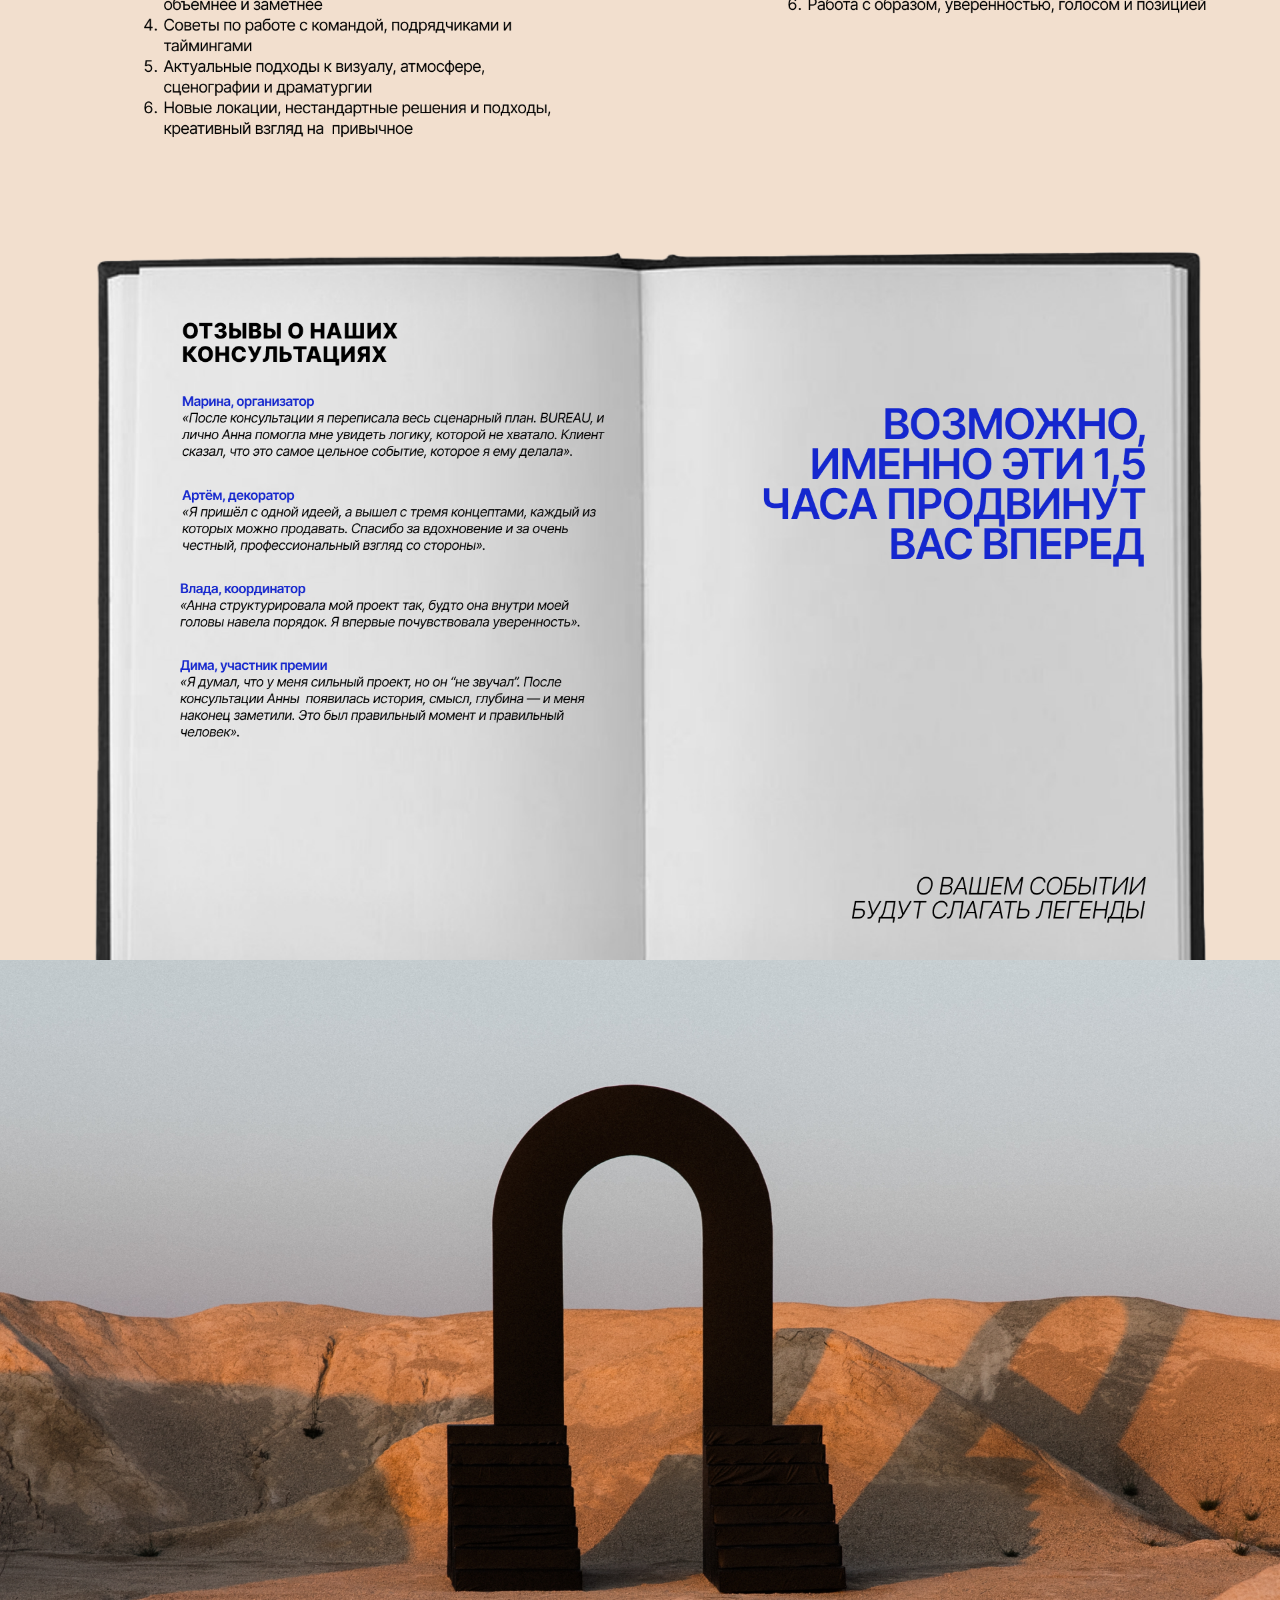
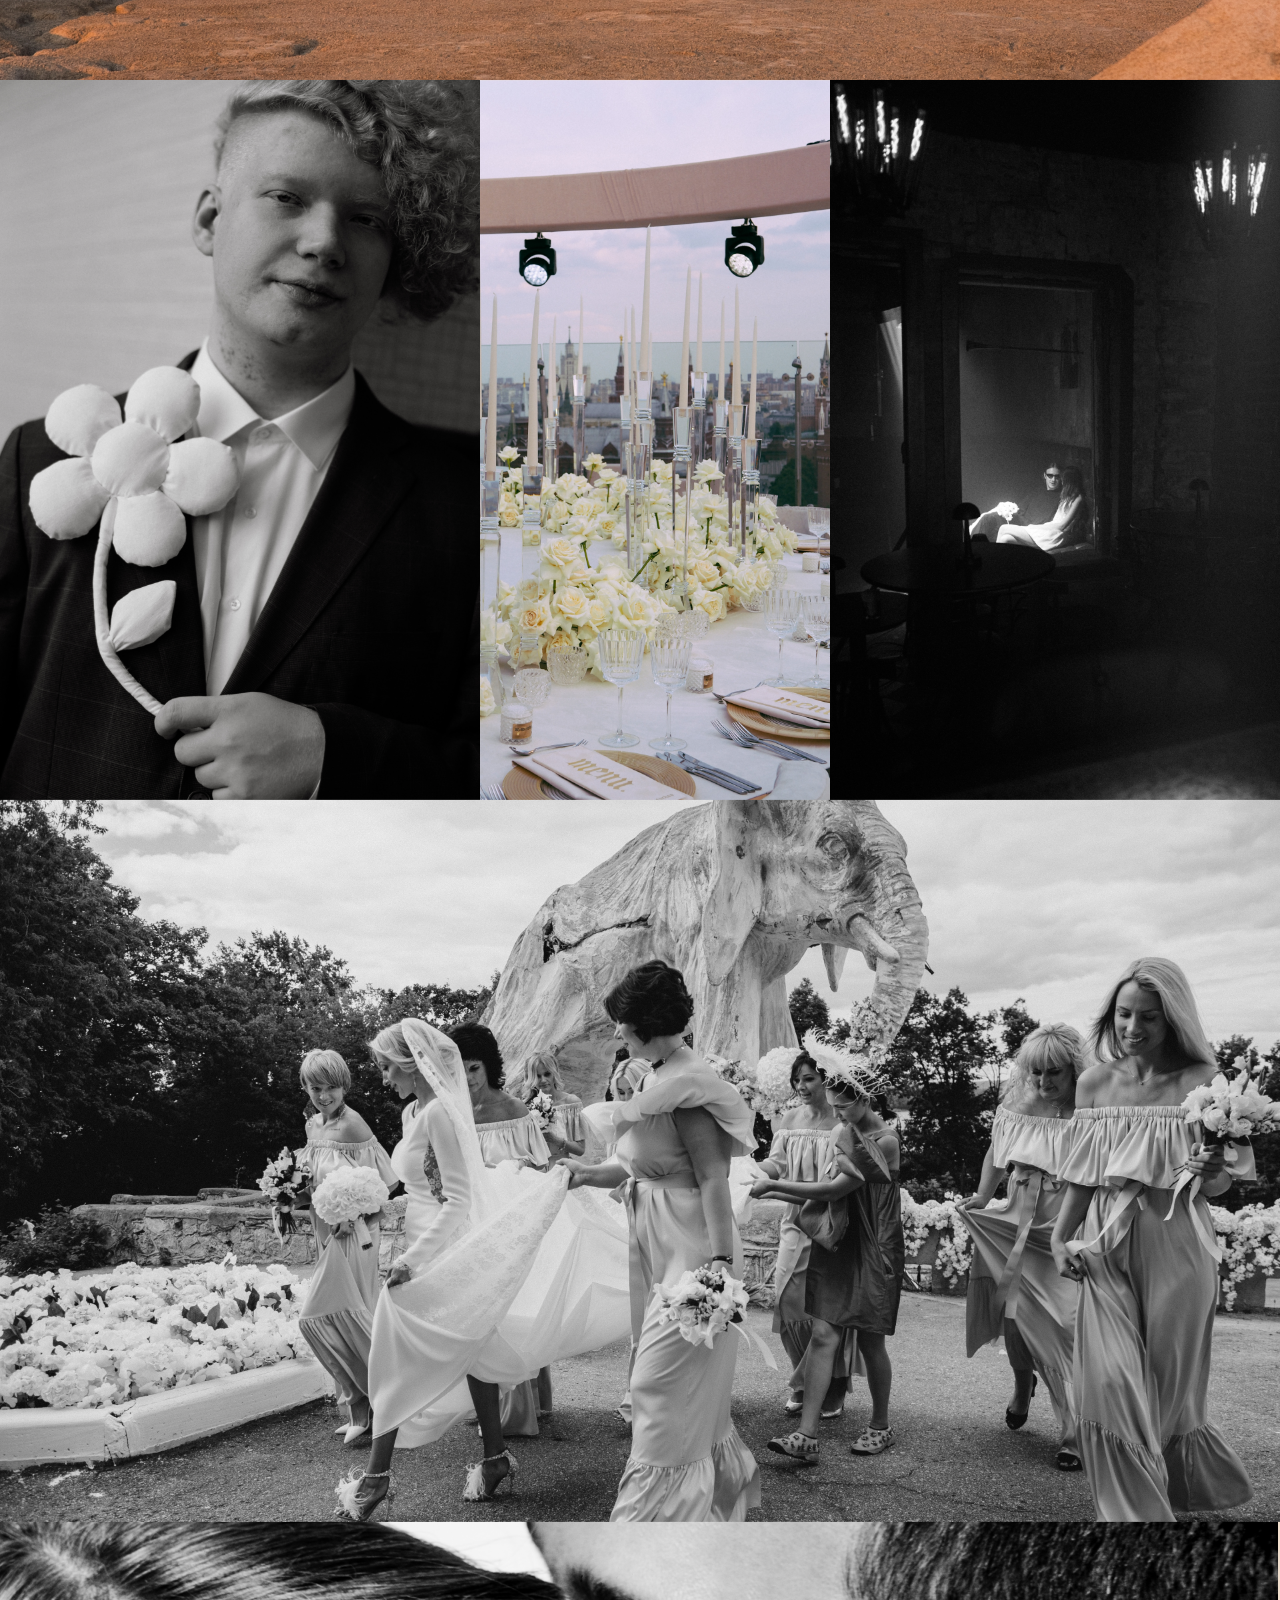
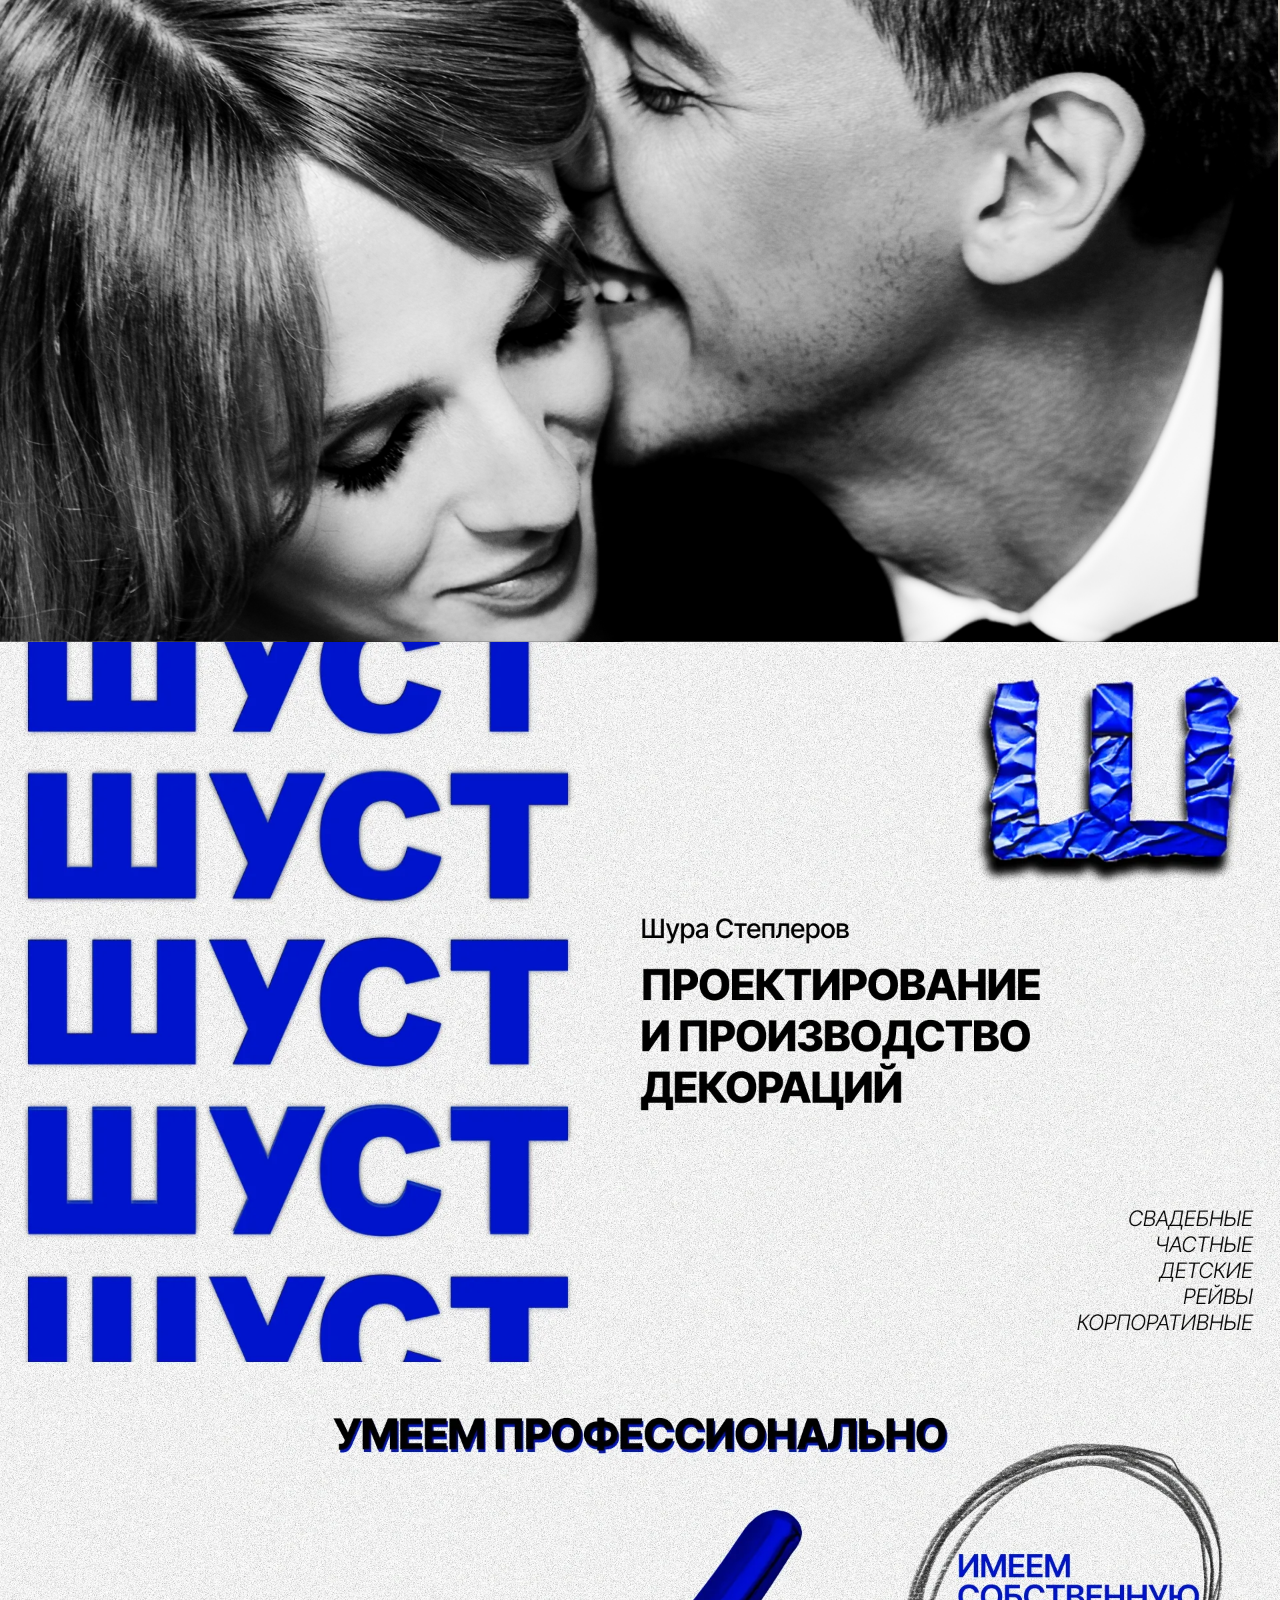
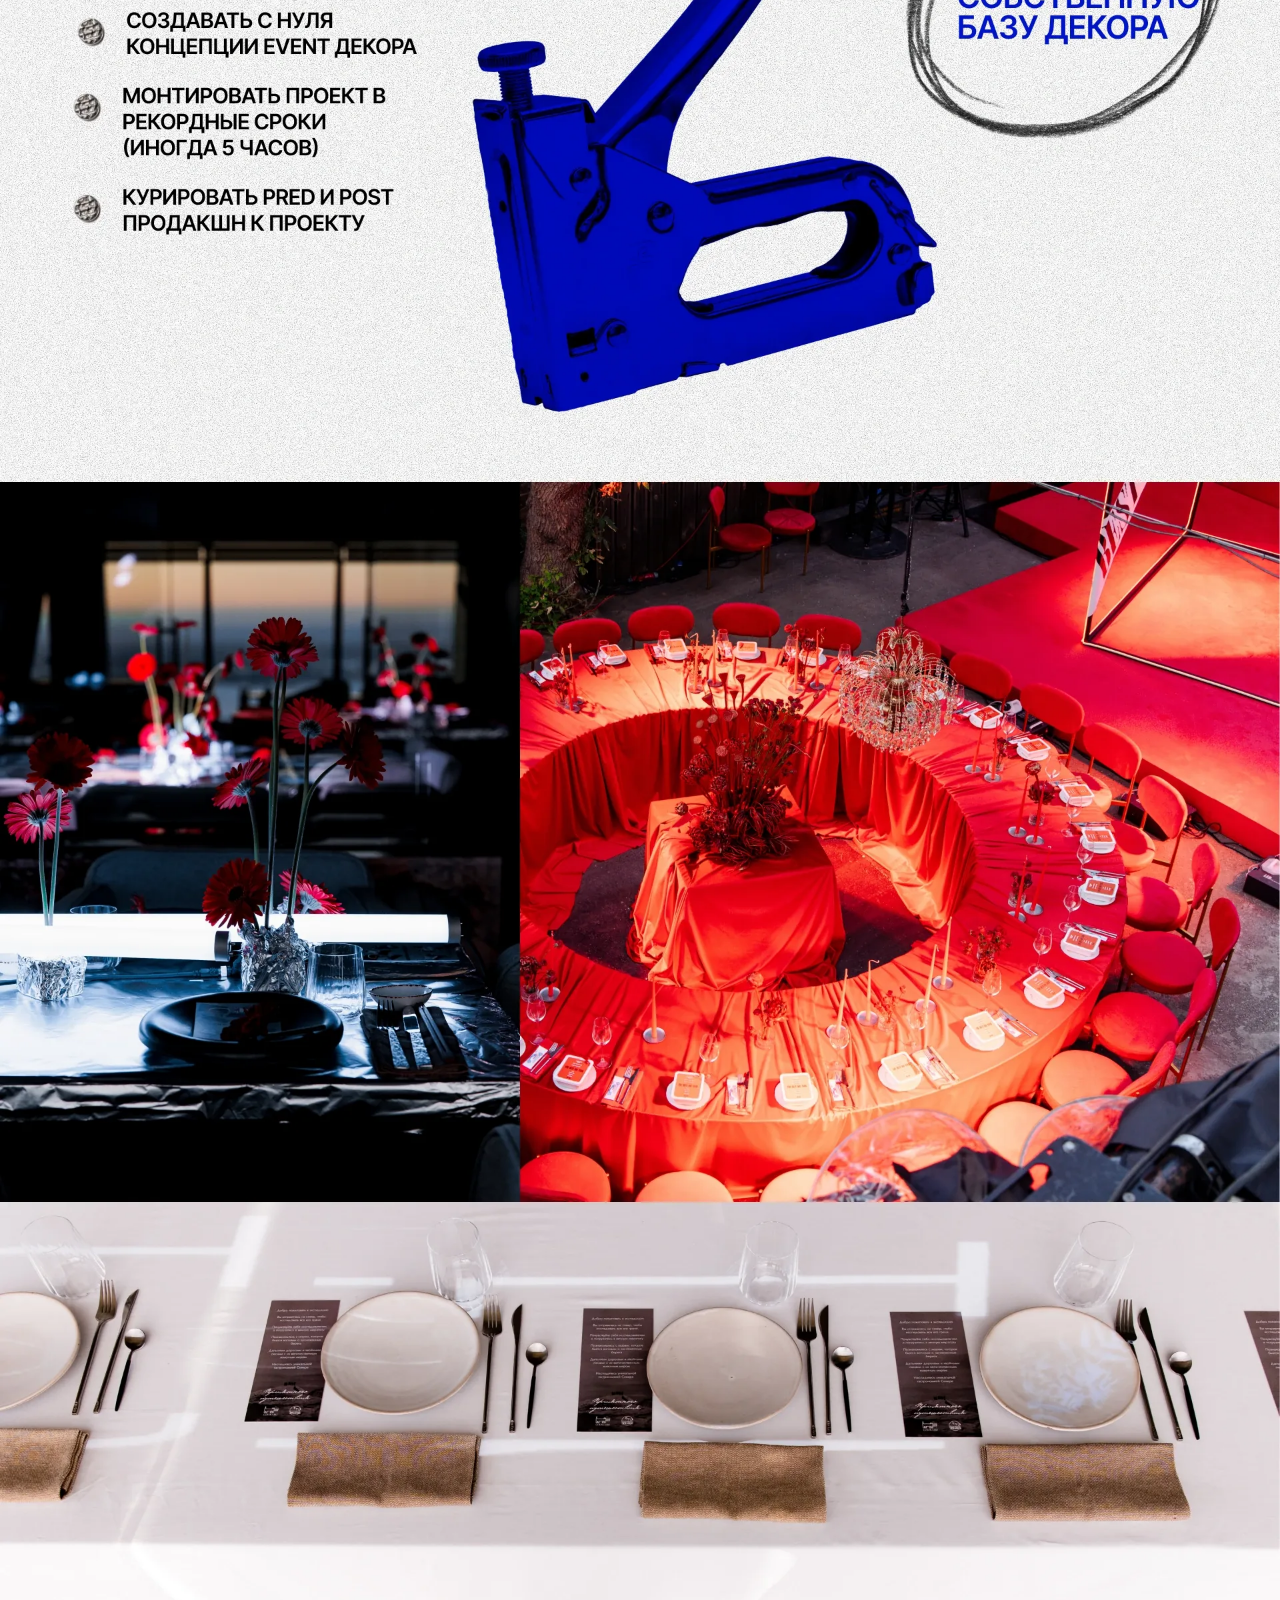
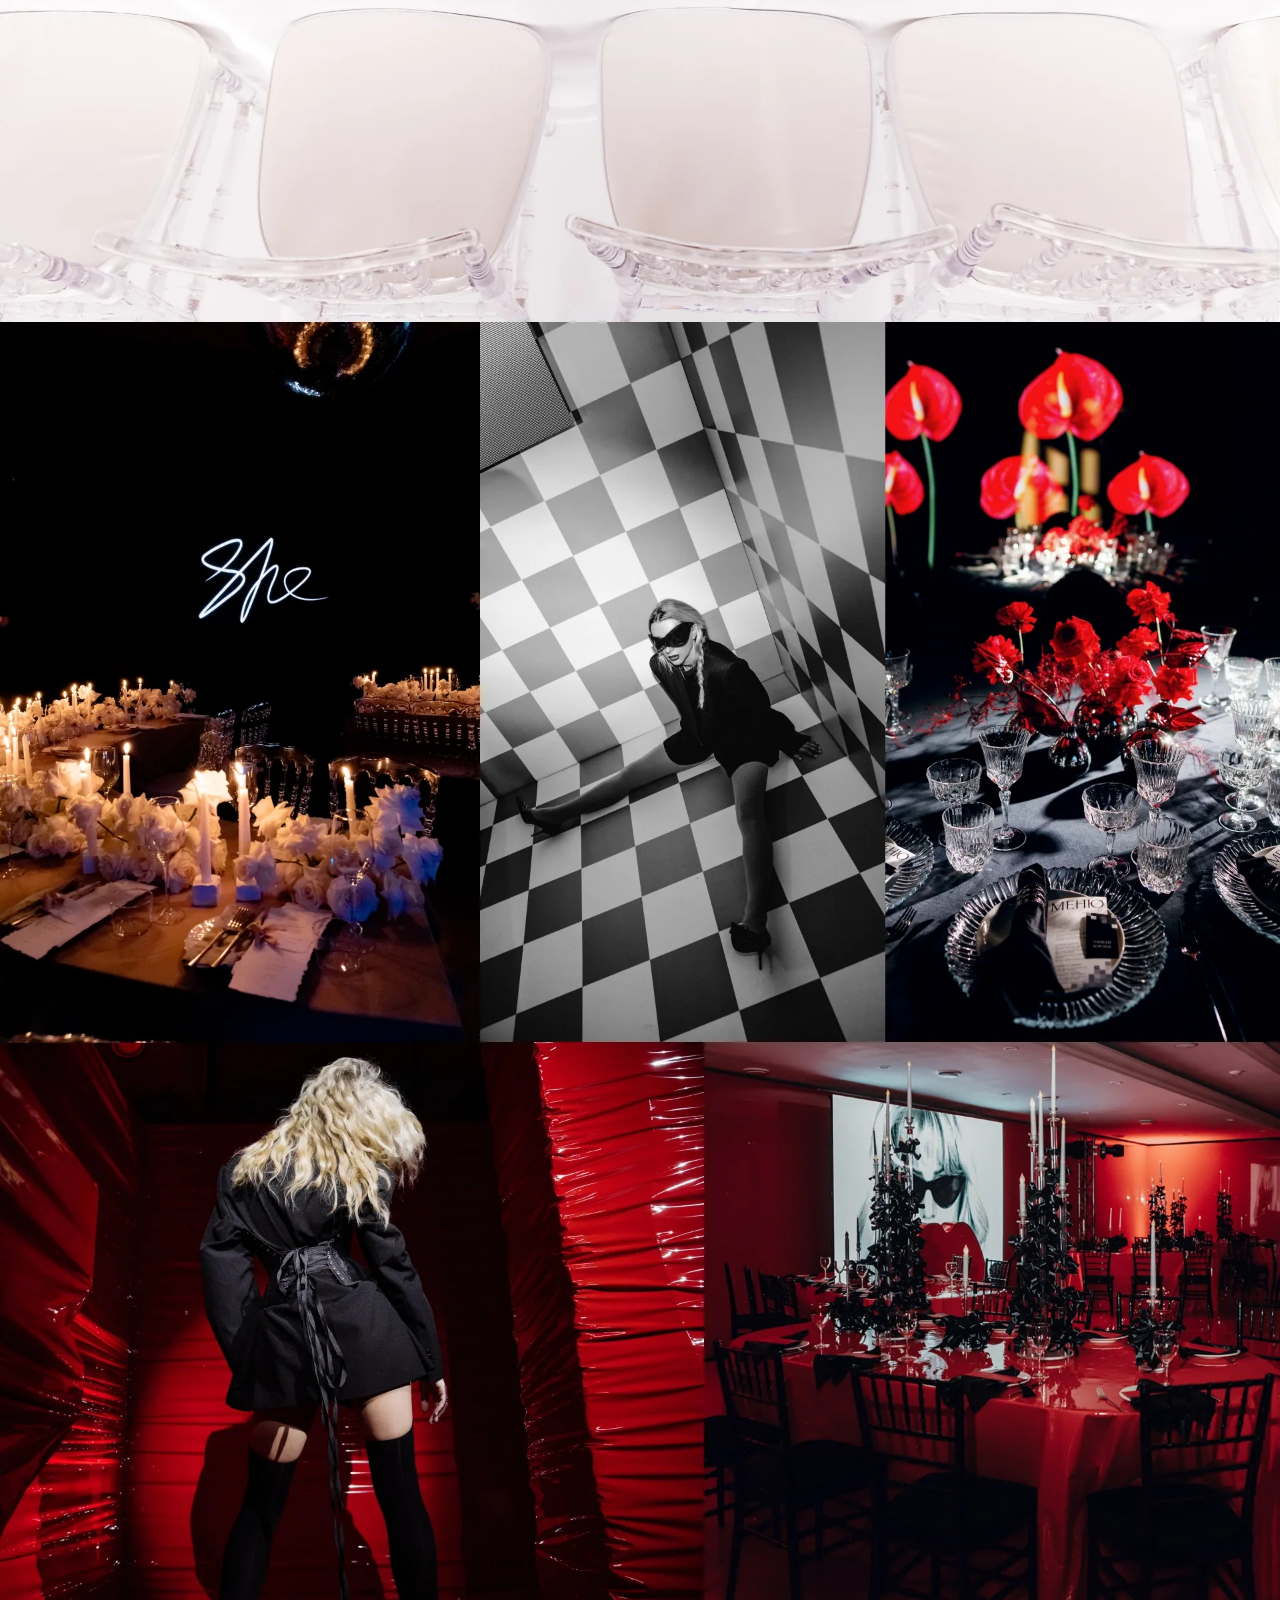
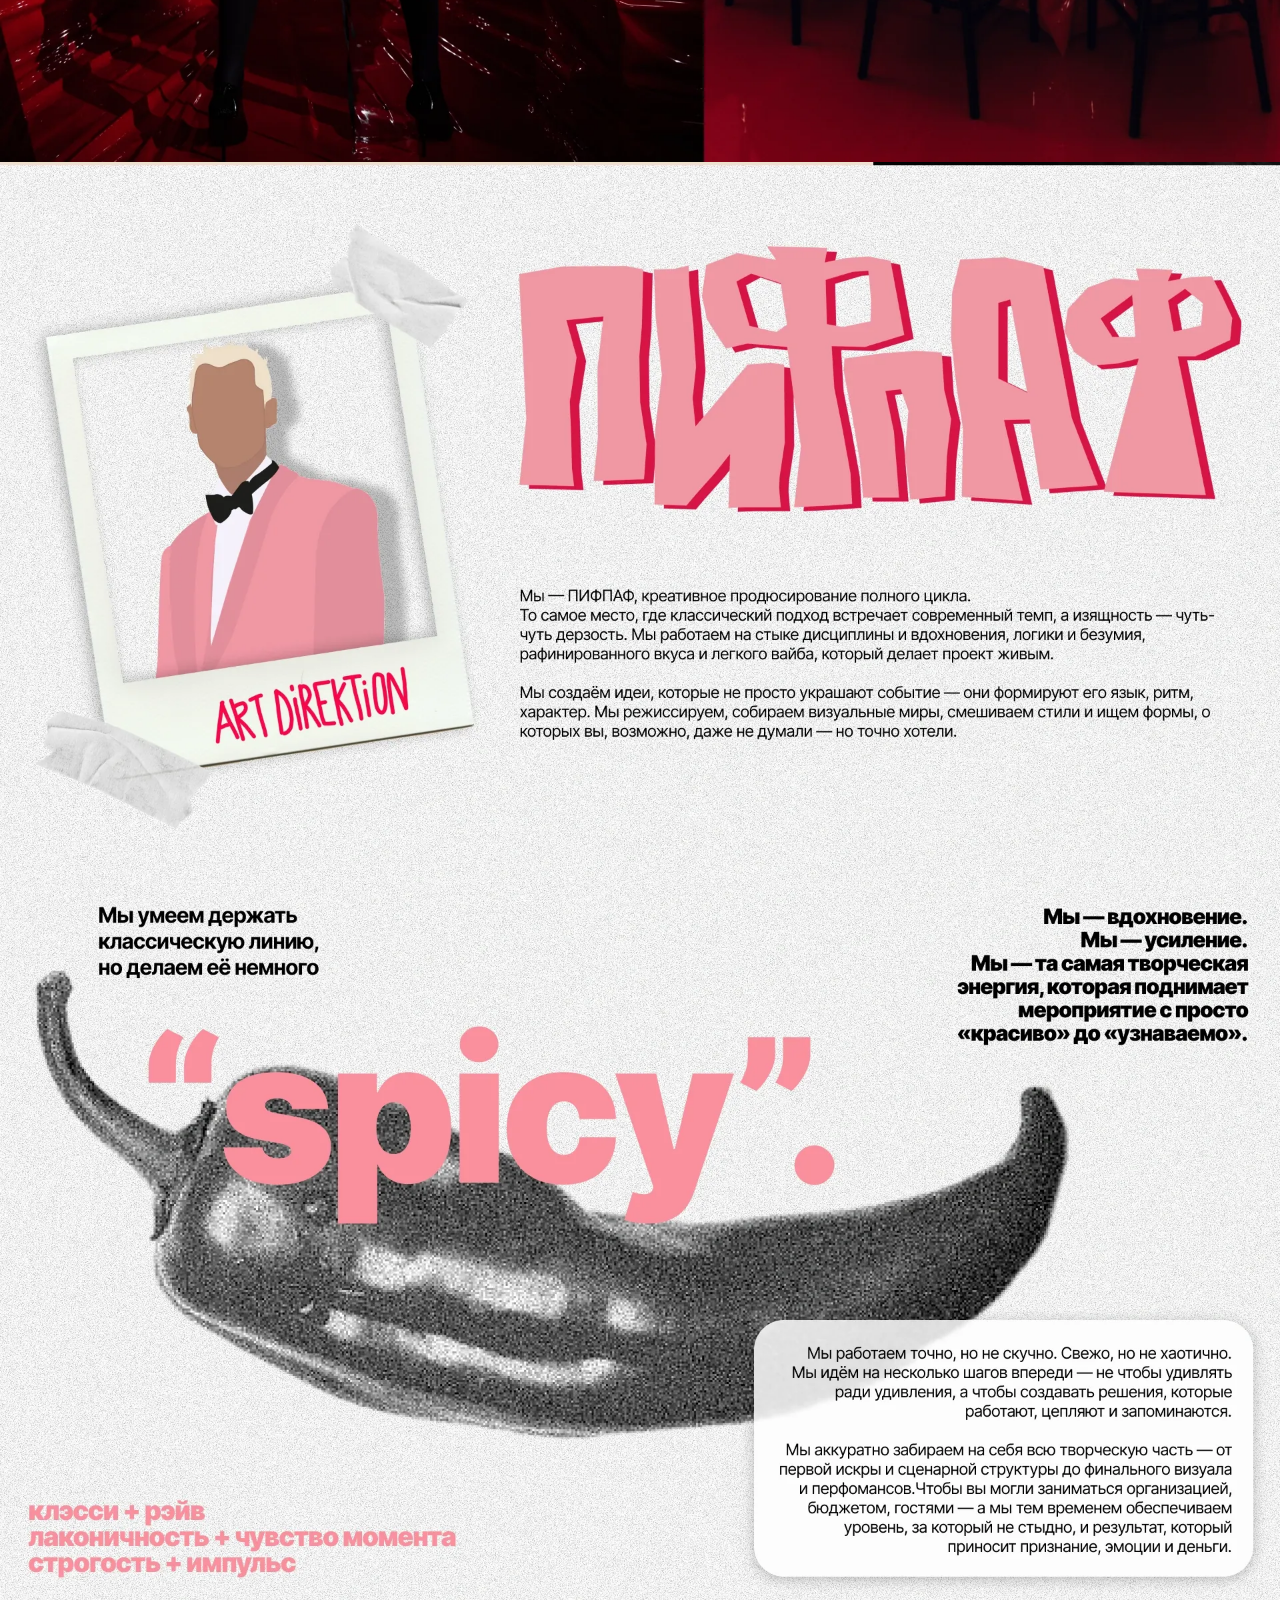
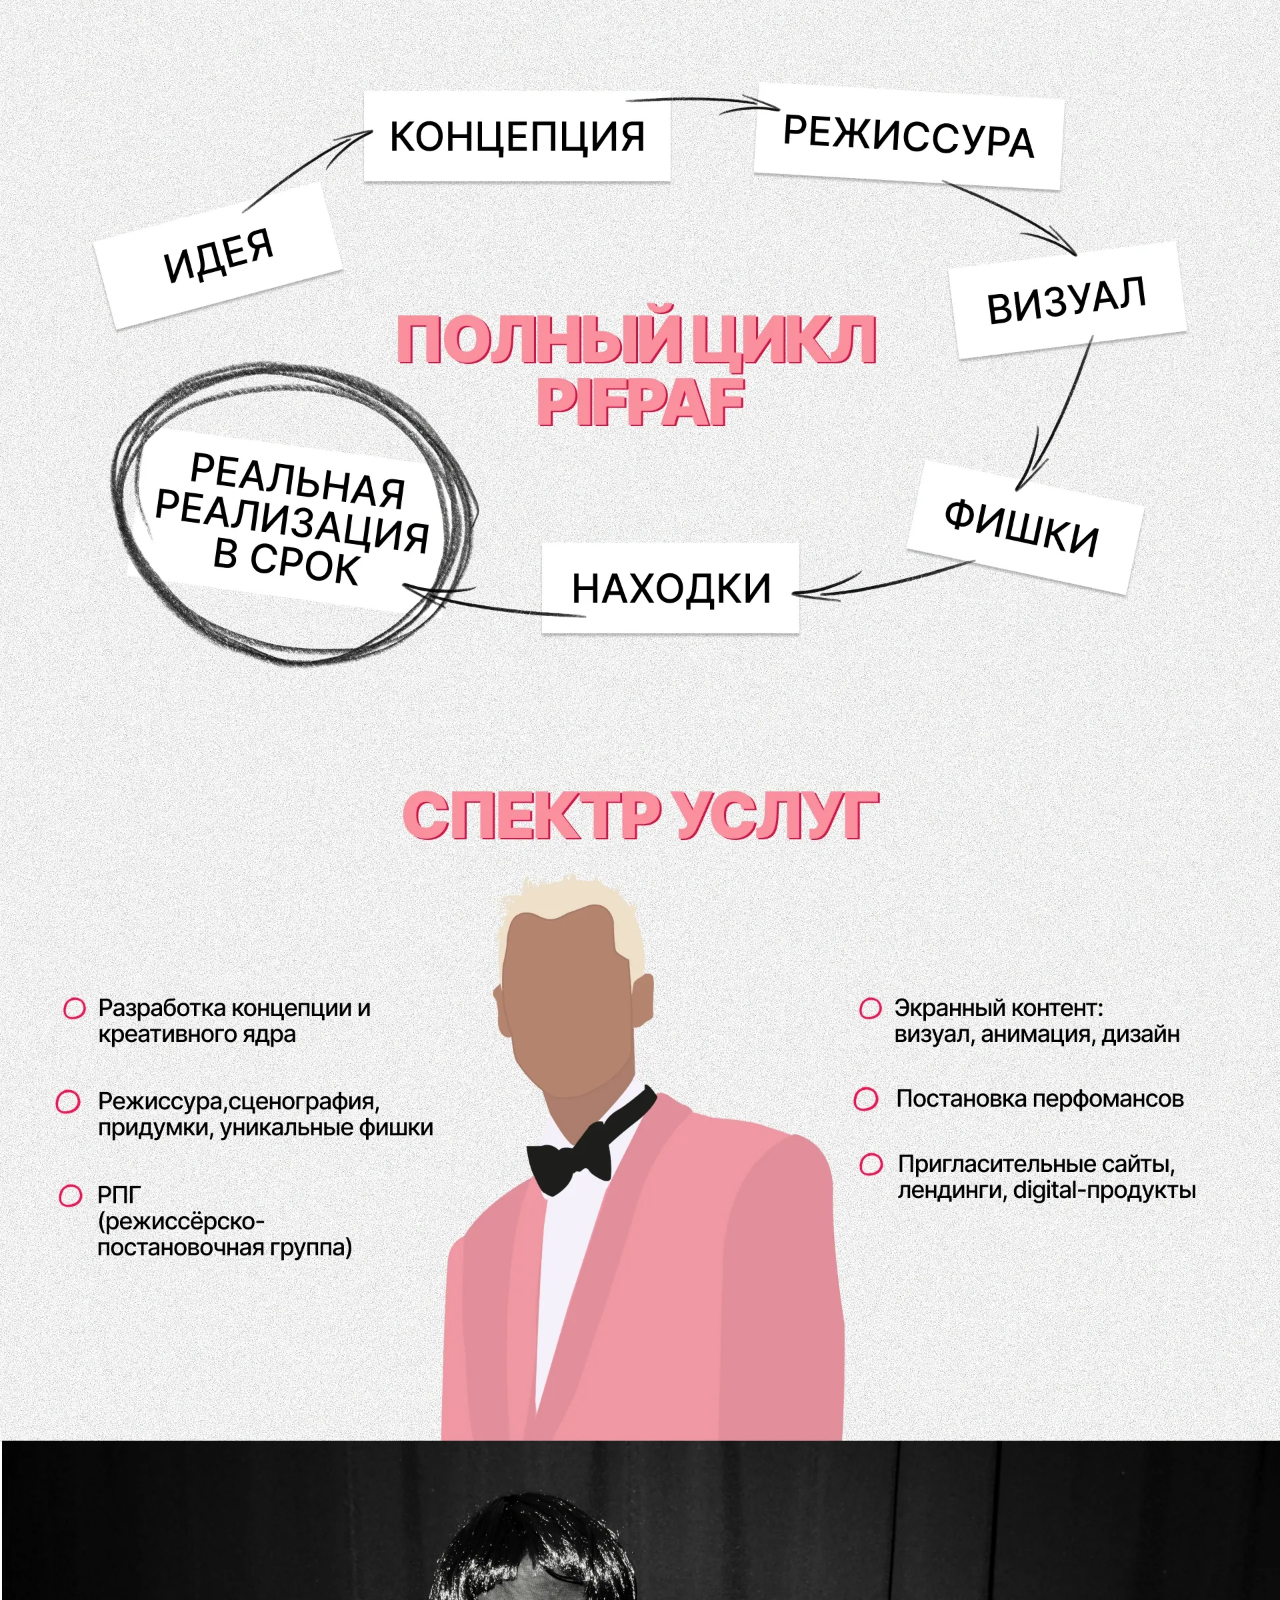
==== commit 3c9d4932: "Replace Bureau logos with supplied Russian branding" ====
--- a/index.html
+++ b/index.html
@@ -4,7 +4,7 @@
     <meta charset="utf-8" />
     <meta name="viewport" content="width=device-width, initial-scale=1" />
     <title>Бюро</title>
-    <link rel="icon" href="favicon.png?v=5" type="image/png" />
+    <link rel="icon" href="favicon.svg?v=ru-1" type="image/svg+xml" />
     <link rel="preconnect" href="https://fonts.googleapis.com" />
     <link rel="preconnect" href="https://fonts.gstatic.com" crossorigin />
     <link
@@ -64,7 +64,7 @@
         window.addEventListener("pagehide", forceTop);
       })();
     </script>
-    <link rel="stylesheet" href="styles.css" />
+    <link rel="stylesheet" href="styles.css?v=ru-1" />
   </head>
   <body>
     <!-- Focus trap at the top to prevent jumping to bottom elements -->
@@ -89,14 +89,19 @@
             src="assets/sections/menu.png"
             width="1920"
             height="1080"
-            alt="Меню BUREAU"
+            alt="Меню Бюро"
             fetchpriority="high"
             decoding="async"
           />
         </picture>
 
         <a class="logo-btn logo-btn--red" href="#rocket-anchor" aria-label="Ракета"></a>
-        <a class="logo-btn logo-btn--bureau" href="#bureau-anchor" aria-label="BUREAU"></a>
+        <a class="logo-btn logo-btn--bureau" href="#bureau-anchor" aria-label="Бюро">
+          <span class="bureau-menu-texture" aria-hidden="true">
+            <span></span><span></span><span></span><span></span>
+          </span>
+          <img src="assets/brand/bureau-ru.svg" alt="" width="766" height="378" fetchpriority="high" />
+        </a>
         <a class="logo-btn logo-btn--pink" href="#pifpaf-anchor" aria-label="ПИФПАФ"></a>
         <a class="logo-btn logo-btn--sh" href="#shust-anchor" aria-label="ШУСТ"></a>
         <a class="projects-btn" href="2%20%D1%81%D1%82%D1%80%D0%B0%D0%BD%D0%B8%D1%86%D0%B0/index.html">
@@ -105,15 +110,18 @@
         </a>
       </section>
 
-      <section id="bureau" class="section" aria-label="BUREAU">
+      <section id="bureau" class="section" aria-label="Бюро">
         <div id="bureau-anchor" class="section-anchor" style="--y: 0%;"></div>
+        <div class="bureau-wordmark" aria-hidden="true">
+          <img src="assets/brand/bureau-ru.svg" alt="" width="766" height="378" />
+        </div>
         <picture>
           <img
             class="section__img"
             src="assets/sections/bureau.png?v=2"
             width="1920"
             height="11883"
-            alt="BUREAU"
+            alt="Бюро"
             loading="lazy"
             fetchpriority="low"
             decoding="async"
@@ -203,8 +211,8 @@
         <div class="footer__brand">
           <img
             class="footer__logo-img"
-            src="assets/footer-bureau.png"
-            alt="BUREAU"
+            src="assets/brand/bureau-ru.svg"
+            alt="Бюро"
             loading="lazy"
           />
           <div class="footer__logo-sub">[БЮРО]</div>
--- a/styles.css
+++ b/styles.css
@@ -82,6 +82,7 @@
   margin: 0 auto;
   position: relative;
   overflow: hidden;
+  container-type: inline-size;
 }
 
 #bureau { aspect-ratio: 1920 / 11883; }
@@ -151,11 +152,81 @@
 }
 
 .logo-btn--bureau {
-  left: 28.2813%;
-  top: 16.0185%;
-  width: 39.2851%;
-  height: 25.5556%;
-  --logo: url("assets/sections/logo-bureau.png");
+  left: 27%;
+  top: 13.5%;
+  width: 42%;
+  height: 31.5%;
+  padding: 1cqw;
+  isolation: isolate;
+}
+
+.logo-btn--bureau::after {
+  display: none;
+}
+
+.logo-btn--bureau img {
+  display: block;
+  width: 100%;
+  height: 100%;
+  object-fit: contain;
+}
+
+/* The menu artwork contains the previous wordmark. Cover its entire footprint
+   with the same empty paper texture, then render the supplied Russian SVG. */
+.bureau-menu-texture {
+  position: absolute;
+  inset: 0;
+  z-index: -1;
+  pointer-events: none;
+}
+
+.bureau-menu-texture span {
+  position: absolute;
+  left: 0;
+  width: 100%;
+  height: calc(25% + 1px);
+  background-image: url("assets/sections/menu-1920.webp");
+  background-size: 100cqw 56.25cqw;
+  background-position: -27cqw -50.5cqw;
+  background-repeat: no-repeat;
+}
+
+.bureau-menu-texture span:nth-child(1) { top: 0; }
+.bureau-menu-texture span:nth-child(2) { top: 25%; }
+.bureau-menu-texture span:nth-child(3) { top: 50%; }
+.bureau-menu-texture span:nth-child(4) { top: 75%; }
+
+/* This section is also flattened artwork. The replacement stays aligned with
+   its original logo area at every viewport size, without changing the copy. */
+.bureau-wordmark {
+  position: absolute;
+  left: 20.8%;
+  top: 11.1cqw;
+  width: 77%;
+  height: 28.5cqw;
+  padding: 0.5cqw;
+  background: #f2dfce;
+  pointer-events: none;
+}
+
+.bureau-wordmark img {
+  display: block;
+  width: 100%;
+  height: 100%;
+  object-fit: contain;
+  object-position: left center;
+}
+
+@media (max-width: 960px) {
+  .bureau-menu-texture span {
+    background-image: url("assets/sections/menu-960.webp");
+  }
+}
+
+@media (max-width: 640px) {
+  .bureau-menu-texture span {
+    background-image: url("assets/sections/menu-640.webp");
+  }
 }
 
 .logo-btn--pink {
@@ -217,6 +288,16 @@
   transform: translateX(5px);
 }
 
+@media (max-width: 640px) {
+  .projects-btn {
+    top: auto;
+    bottom: 8px;
+    right: 12px;
+    padding: 8px 16px;
+    font-size: 10px;
+  }
+}
+
 .footer {
   background: linear-gradient(180deg, #1a33ff 0%, #0f2acb 100%);
   color: #f2f2f2;
